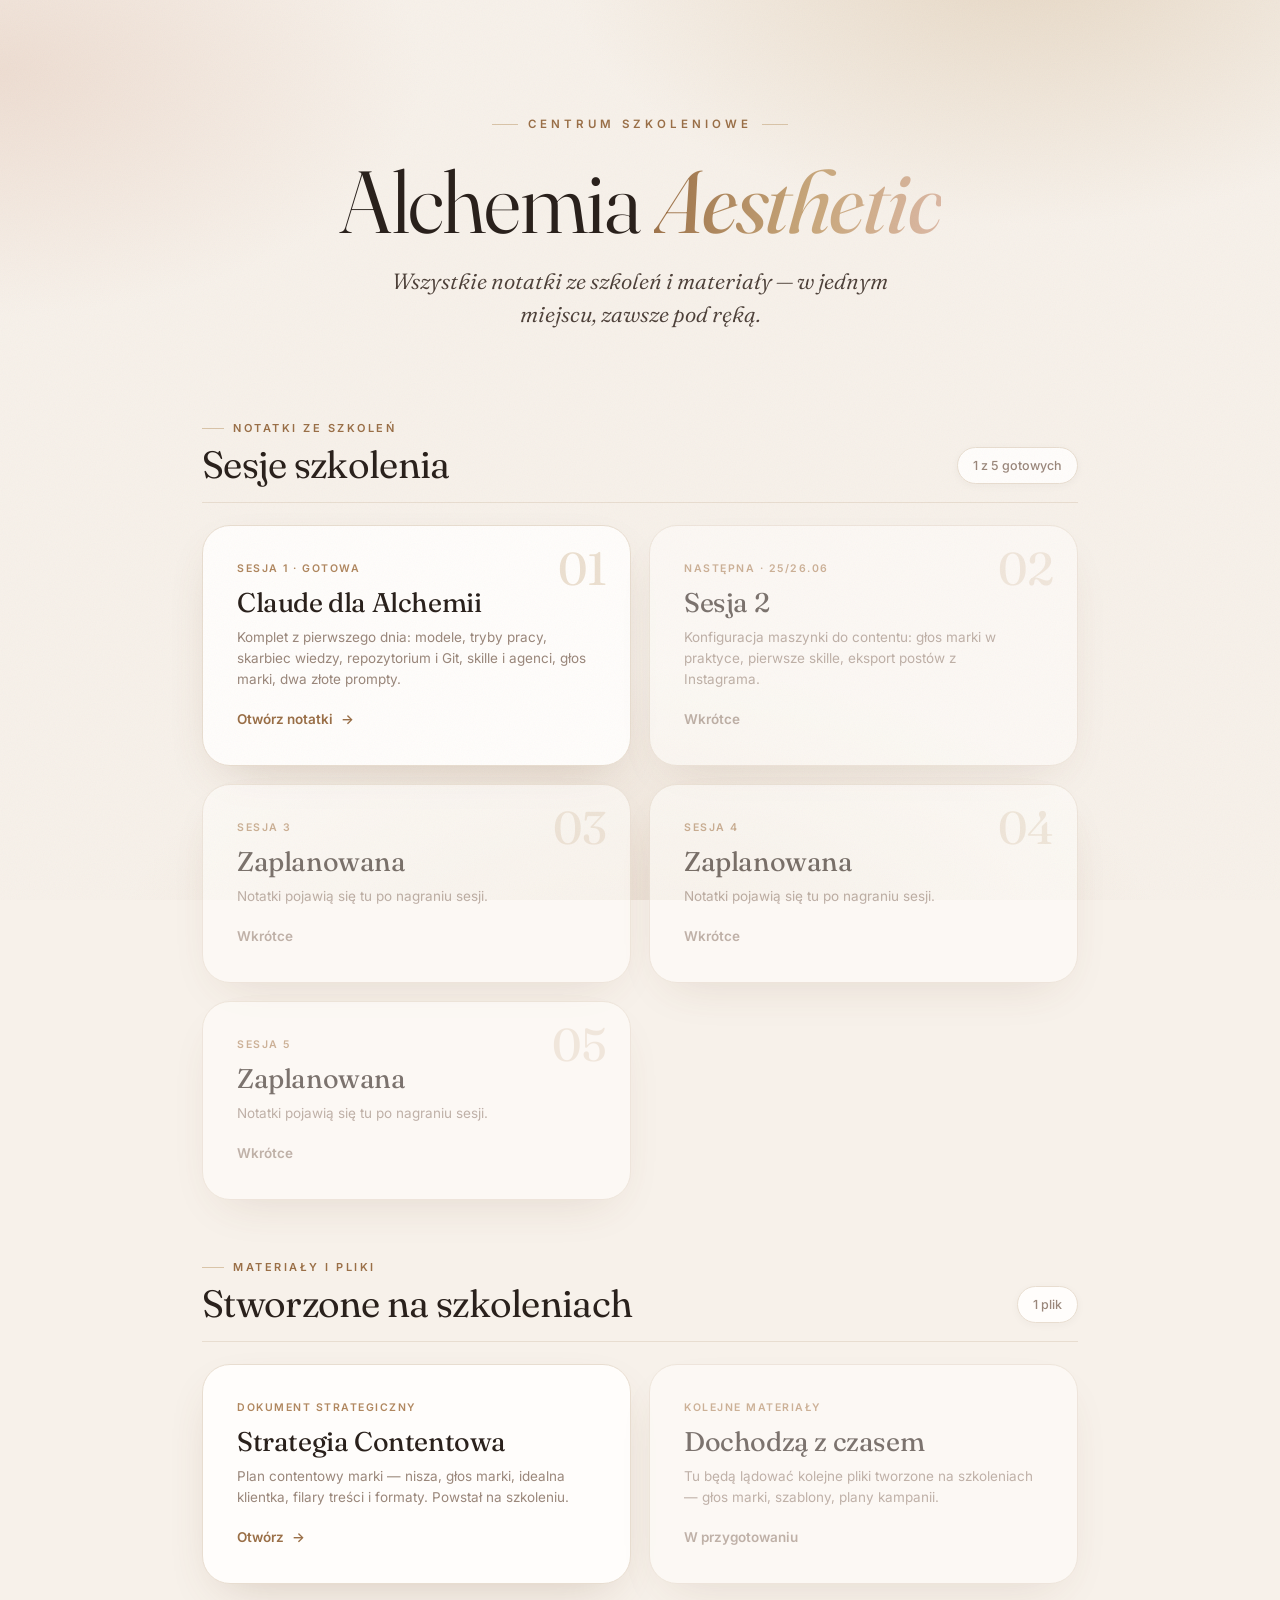
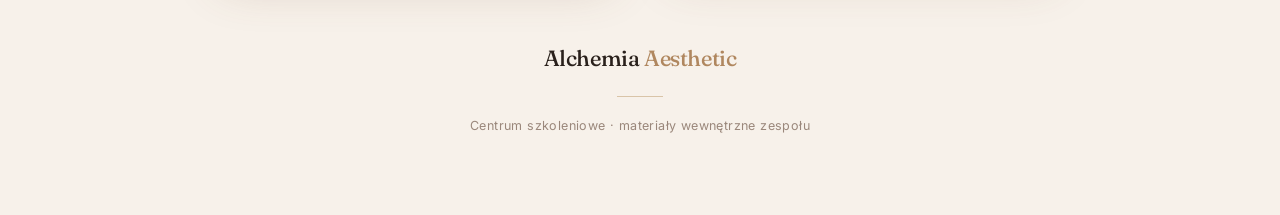
==== index.html @ aeb936d2 "Sesja 1: scalone oba nagrania + hub na model 5 sesji - Nowy moduł sesja-1.html (cz1+cz2): tryby, rep" ====
<!DOCTYPE html>
<html lang="pl">
<head>
<meta charset="UTF-8">
<meta name="viewport" content="width=device-width, initial-scale=1.0">
<meta name="theme-color" content="#f7f1ea">
<meta name="description" content="Centrum szkoleniowe Alchemia Aesthetic — notatki ze szkoleń i materiały w jednym miejscu.">
<title>Centrum szkoleniowe — Alchemia Aesthetic</title>
<link rel="preconnect" href="https://fonts.googleapis.com">
<link rel="preconnect" href="https://fonts.gstatic.com" crossorigin>
<link href="https://fonts.googleapis.com/css2?family=Fraunces:ital,opsz,wght@0,9..144,300..700;1,9..144,300..600&family=Inter:wght@300;400;500;600&display=swap" rel="stylesheet">
<style>
  :root{
    --bg:#f7f1ea;--paper:#fffdfb;--ink:#2a211c;--ink-soft:#4d4039;--muted:#9a877b;
    --accent:#b0875f;--accent-deep:#9a6f47;--champagne:#d9c4a8;--accent-soft:#ece0d1;
    --line:#e8ddd0;--gold:#c9a87c;--rose:#dcb9a6;
    --shadow-sm:0 2px 8px rgba(58,46,42,.04);
    --shadow:0 18px 50px -22px rgba(120,82,52,.30);
    --shadow-lg:0 40px 90px -40px rgba(120,82,52,.45);
    --r-lg:28px;--r-md:18px;--r-sm:12px;
    --ease:cubic-bezier(.22,.61,.36,1);--maxw:920px;
  }
  *{box-sizing:border-box;margin:0;padding:0;}
  html{scroll-behavior:smooth;-webkit-text-size-adjust:100%;}
  body{font-family:'Inter',-apple-system,system-ui,sans-serif;background:var(--bg);
    color:var(--ink-soft);line-height:1.72;font-size:clamp(15px,.4vw + 14px,16.5px);
    -webkit-font-smoothing:antialiased;overflow-x:hidden;position:relative;min-height:100vh;}
  body::before{content:"";position:fixed;inset:0;z-index:-2;pointer-events:none;
    background:
      radial-gradient(60% 50% at 80% -5%, rgba(217,196,168,.55), transparent 60%),
      radial-gradient(55% 45% at 0% 8%, rgba(220,185,166,.35), transparent 60%),
      radial-gradient(70% 60% at 50% 110%, rgba(176,135,95,.18), transparent 60%),
      var(--bg);}
  body::after{content:"";position:fixed;inset:0;z-index:1000;pointer-events:none;opacity:.05;mix-blend-mode:multiply;
    background-image:url("data:image/svg+xml,%3Csvg xmlns='http://www.w3.org/2000/svg' width='160' height='160'%3E%3Cfilter id='n'%3E%3CfeTurbulence type='fractalNoise' baseFrequency='.85' numOctaves='2' stitchTiles='stitch'/%3E%3C/filter%3E%3Crect width='100%25' height='100%25' filter='url(%23n)'/%3E%3C/svg%3E");}
  ::selection{background:var(--accent);color:#fff;}

  .page{max-width:var(--maxw);margin:0 auto;padding:clamp(64px,11vh,120px) 22px 60px;}

  .reveal{opacity:0;transform:translateY(28px);transition:opacity .9s var(--ease),transform .9s var(--ease);}
  .reveal.in{opacity:1;transform:none;}
  .reveal.d1{transition-delay:.08s}.reveal.d2{transition-delay:.16s}
  .reveal.d3{transition-delay:.24s}.reveal.d4{transition-delay:.32s}

  /* hero */
  .hero{text-align:center;padding:6px 16px 30px;}
  .hero .eyebrow{display:inline-flex;align-items:center;gap:10px;letter-spacing:4px;text-transform:uppercase;
    font-size:11.5px;font-weight:600;color:var(--accent-deep);margin-bottom:24px;}
  .hero .eyebrow::before,.hero .eyebrow::after{content:"";width:26px;height:1px;background:var(--champagne);}
  .hero h1{font-family:'Fraunces',serif;font-size:clamp(44px,8.5vw,88px);line-height:.98;font-weight:340;
    letter-spacing:-1.5px;color:var(--ink);margin-bottom:20px;}
  .hero h1 em{font-style:italic;font-weight:430;
    background:linear-gradient(100deg,var(--accent-deep),var(--gold) 55%,var(--rose));
    -webkit-background-clip:text;background-clip:text;-webkit-text-fill-color:transparent;}
  .hero .sub{font-family:'Fraunces',serif;font-style:italic;font-weight:340;color:var(--ink-soft);
    font-size:clamp(17px,2.4vw,22px);line-height:1.5;max-width:560px;margin:0 auto;}

  /* group (dedykowana strefa) */
  .group{margin-top:clamp(38px,6vw,58px);}
  .group-head{display:flex;align-items:flex-end;justify-content:space-between;gap:18px;
    padding-bottom:18px;margin-bottom:22px;border-bottom:1px solid var(--line);}
  .group-head .gh-l{display:flex;flex-direction:column;gap:8px;}
  .group-head .lab{display:inline-flex;align-items:center;gap:9px;letter-spacing:2.5px;text-transform:uppercase;
    font-size:11px;font-weight:600;color:var(--accent-deep);}
  .group-head .lab::before{content:"";width:22px;height:1px;background:var(--champagne);}
  .group-head h2{font-family:'Fraunces',serif;font-weight:380;font-size:clamp(26px,4vw,38px);
    letter-spacing:-.7px;color:var(--ink);line-height:1.02;}
  .group-head .count{flex:0 0 auto;font-size:12.5px;color:var(--muted);font-weight:500;
    background:var(--paper);border:1px solid var(--line);border-radius:100px;padding:7px 15px;white-space:nowrap;
    box-shadow:var(--shadow-sm);}

  .cards{display:grid;grid-template-columns:1fr 1fr;gap:18px;}
  @media(max-width:680px){.cards{grid-template-columns:1fr;}.group-head{flex-direction:column;align-items:flex-start;}}

  a.card{display:flex;flex-direction:column;text-decoration:none;position:relative;
    background:var(--paper);border:1px solid var(--line);border-radius:var(--r-lg);
    padding:clamp(24px,3.2vw,34px);box-shadow:var(--shadow);overflow:hidden;
    transition:transform .35s var(--ease),box-shadow .35s;}
  a.card::before{content:"";position:absolute;inset:0;border-radius:inherit;padding:1px;
    background:linear-gradient(135deg,transparent,rgba(201,168,124,.5));
    -webkit-mask:linear-gradient(#000 0 0) content-box,linear-gradient(#000 0 0);
    -webkit-mask-composite:xor;mask-composite:exclude;opacity:0;transition:opacity .35s;}
  a.card:hover{transform:translateY(-6px);box-shadow:var(--shadow-lg);}
  a.card:hover::before{opacity:1;}
  a.card.soon{pointer-events:none;opacity:.6;}

  /* episode number badge */
  .card .epno{position:absolute;top:20px;right:24px;font-family:'Fraunces',serif;font-weight:430;
    font-size:clamp(30px,5vw,46px);line-height:1;color:var(--accent-soft);letter-spacing:-1px;
    transition:color .35s;}
  a.card:hover .epno{color:var(--champagne);}

  .card .tag{font-size:10.5px;letter-spacing:1.5px;text-transform:uppercase;color:var(--accent);font-weight:600;}
  .card h3{font-family:'Fraunces',serif;font-weight:430;font-size:clamp(21px,3vw,27px);
    color:var(--ink);margin:10px 0 9px;letter-spacing:-.4px;line-height:1.1;padding-right:54px;}
  .card p{font-size:13.5px;color:var(--muted);margin:0;line-height:1.55;flex:1;padding-right:8px;}
  .card .go{display:inline-flex;align-items:center;gap:8px;margin-top:18px;font-weight:600;
    font-size:13.5px;color:var(--accent-deep);}
  .card .go .arr{transition:transform .3s var(--ease);}
  a.card:hover .go .arr{transform:translateX(5px);}
  .card .go.muted{color:var(--muted);}

  footer{text-align:center;padding:56px 20px 14px;}
  footer .mark{font-family:'Fraunces',serif;font-size:22px;font-weight:480;color:var(--ink);letter-spacing:-.4px;}
  footer .mark i{font-style:normal;color:var(--accent);}
  footer .rule{width:46px;height:1px;background:var(--champagne);margin:18px auto;}
  footer p{color:var(--muted);font-size:12.5px;letter-spacing:.4px;margin:4px 0;}

  @media(prefers-reduced-motion:reduce){*{animation:none!important;transition:none!important;}
    .reveal{opacity:1;transform:none;}html{scroll-behavior:auto;}}
</style>
</head>
<body>
<div class="page">

  <header class="hero">
    <div class="eyebrow reveal">Centrum szkoleniowe</div>
    <h1 class="reveal d1">Alchemia <em>Aesthetic</em></h1>
    <p class="sub reveal d2">Wszystkie notatki ze szkoleń i materiały — w jednym miejscu, zawsze pod ręką.</p>
  </header>

  <!-- STREFA 1: NOTATKI ZE SZKOLEŃ -->
  <section class="group">
    <div class="group-head reveal">
      <div class="gh-l">
        <span class="lab">Notatki ze szkoleń</span>
        <h2>Sesje szkolenia</h2>
      </div>
      <span class="count">1 z 5 gotowych</span>
    </div>
    <div class="cards">
      <a class="card reveal d1" href="sesja-1.html">
        <span class="epno">01</span>
        <span class="tag">Sesja 1 · gotowa</span>
        <h3>Claude dla Alchemii</h3>
        <p>Komplet z pierwszego dnia: modele, tryby pracy, skarbiec wiedzy, repozytorium i Git, skille i agenci, głos marki, dwa złote prompty.</p>
        <span class="go">Otwórz notatki <span class="arr">→</span></span>
      </a>

      <a class="card soon reveal d2" href="#">
        <span class="epno">02</span>
        <span class="tag">Następna · 25/26.06</span>
        <h3>Sesja 2</h3>
        <p>Konfiguracja maszynki do contentu: głos marki w praktyce, pierwsze skille, eksport postów z Instagrama.</p>
        <span class="go muted">Wkrótce</span>
      </a>

      <a class="card soon reveal d3" href="#">
        <span class="epno">03</span>
        <span class="tag">Sesja 3</span>
        <h3>Zaplanowana</h3>
        <p>Notatki pojawią się tu po nagraniu sesji.</p>
        <span class="go muted">Wkrótce</span>
      </a>

      <a class="card soon reveal d3" href="#">
        <span class="epno">04</span>
        <span class="tag">Sesja 4</span>
        <h3>Zaplanowana</h3>
        <p>Notatki pojawią się tu po nagraniu sesji.</p>
        <span class="go muted">Wkrótce</span>
      </a>

      <a class="card soon reveal d4" href="#">
        <span class="epno">05</span>
        <span class="tag">Sesja 5</span>
        <h3>Zaplanowana</h3>
        <p>Notatki pojawią się tu po nagraniu sesji.</p>
        <span class="go muted">Wkrótce</span>
      </a>
    </div>
  </section>

  <!-- STREFA 2: MATERIAŁY I PLIKI -->
  <section class="group">
    <div class="group-head reveal">
      <div class="gh-l">
        <span class="lab">Materiały i pliki</span>
        <h2>Stworzone na szkoleniach</h2>
      </div>
      <span class="count">1 plik</span>
    </div>
    <div class="cards">
      <a class="card reveal d1" href="raport-strategia.html">
        <span class="tag">Dokument strategiczny</span>
        <h3>Strategia Contentowa</h3>
        <p>Plan contentowy marki — nisza, głos marki, idealna klientka, filary treści i formaty. Powstał na szkoleniu.</p>
        <span class="go">Otwórz <span class="arr">→</span></span>
      </a>

      <a class="card soon reveal d2" href="#">
        <span class="tag">Kolejne materiały</span>
        <h3>Dochodzą z czasem</h3>
        <p>Tu będą lądować kolejne pliki tworzone na szkoleniach — głos marki, szablony, plany kampanii.</p>
        <span class="go muted">W przygotowaniu</span>
      </a>
    </div>
  </section>

  <footer class="reveal">
    <div class="mark">Alchemia <i>Aesthetic</i></div>
    <div class="rule"></div>
    <p>Centrum szkoleniowe · materiały wewnętrzne zespołu</p>
  </footer>

</div>

<script>
  const io=new IntersectionObserver((entries)=>{
    entries.forEach(e=>{if(e.isIntersecting){e.target.classList.add('in');io.unobserve(e.target);}});
  },{threshold:.12,rootMargin:'0px 0px -6% 0px'});
  document.querySelectorAll('.reveal').forEach(el=>io.observe(el));
</script>
</body>
</html>
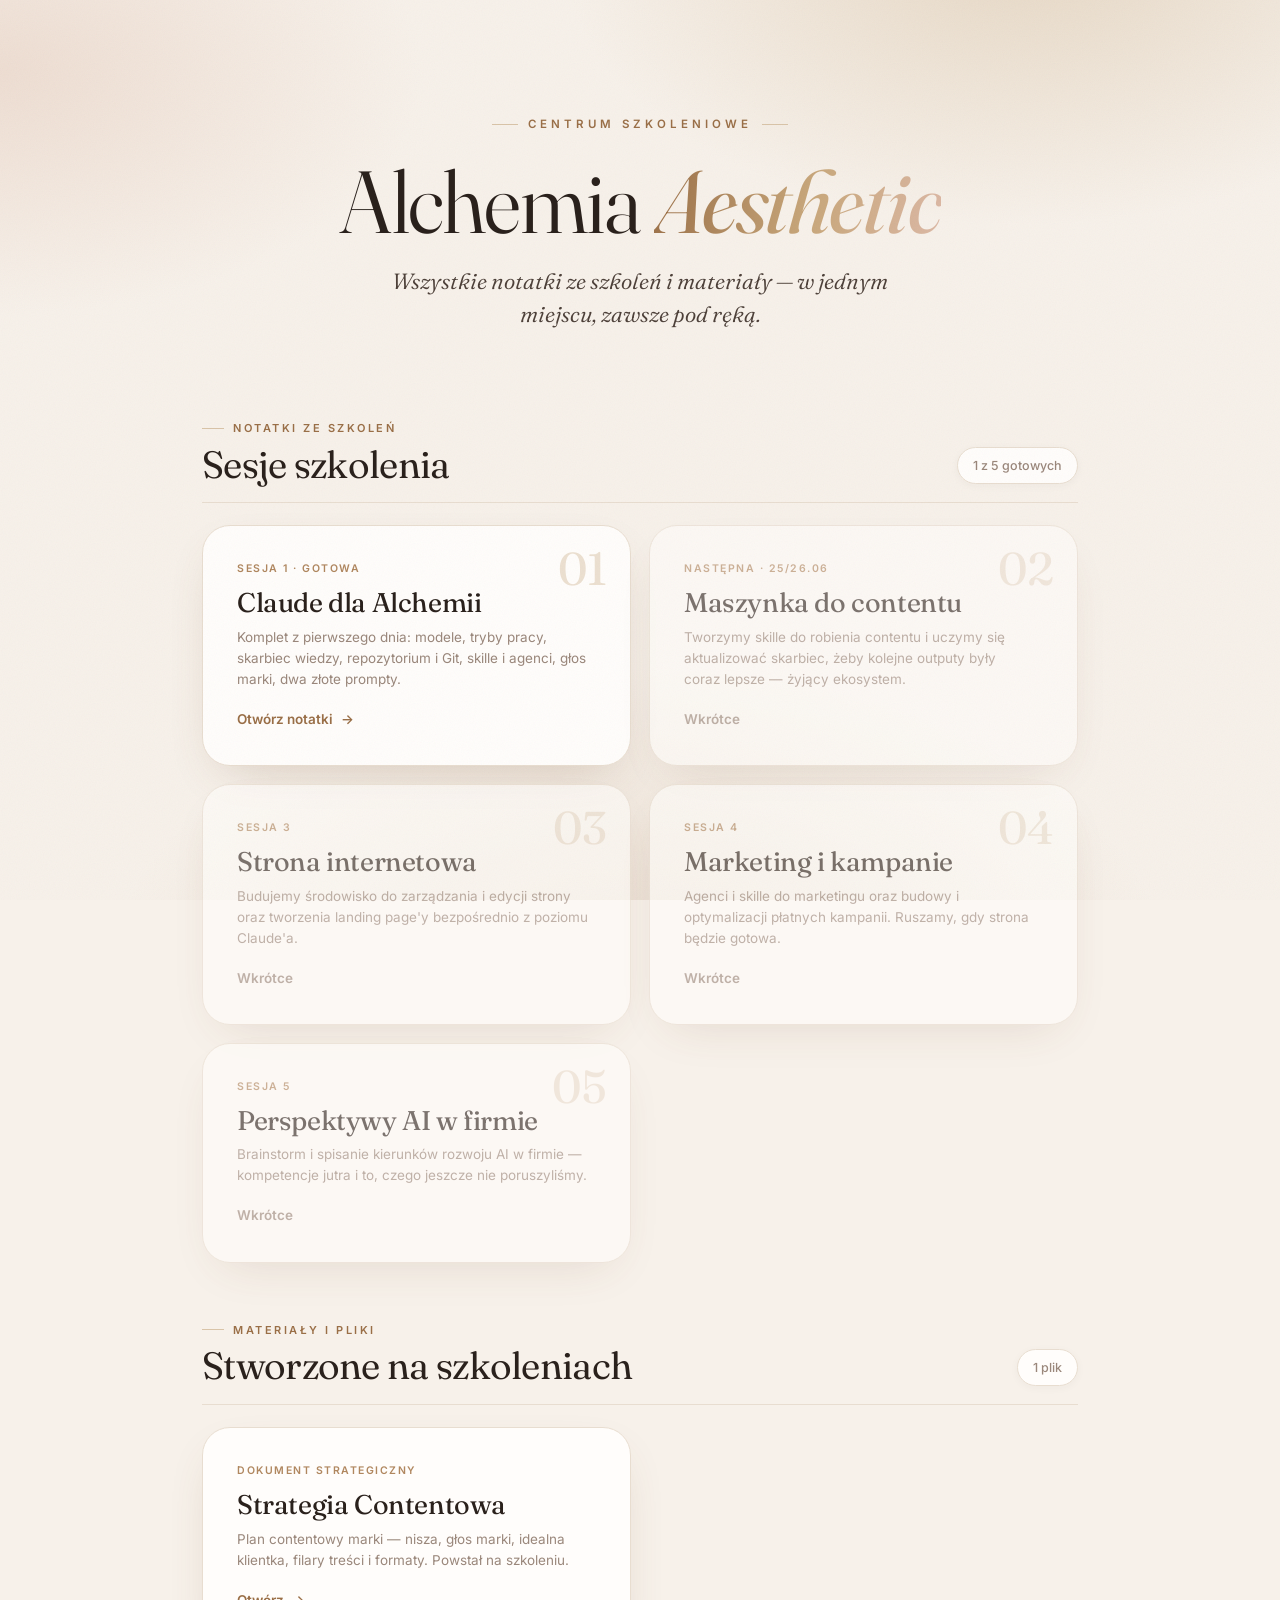
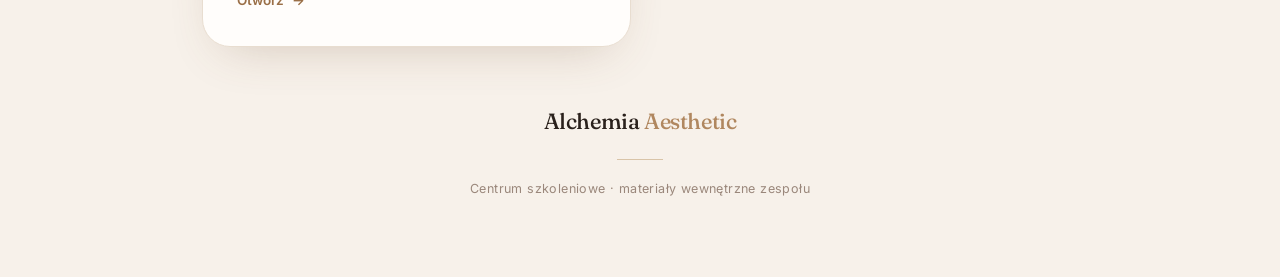
==== commit 1273214e: "Hub: program Sesji 2-5 + usuniety placeholder materialow Sesje 2-5 dostaly konkretne tytuly i opisy " ====
--- a/index.html
+++ b/index.html
@@ -140,32 +140,32 @@
       <a class="card soon reveal d2" href="#">
         <span class="epno">02</span>
         <span class="tag">Następna · 25/26.06</span>
-        <h3>Sesja 2</h3>
-        <p>Konfiguracja maszynki do contentu: głos marki w praktyce, pierwsze skille, eksport postów z Instagrama.</p>
+        <h3>Maszynka do contentu</h3>
+        <p>Tworzymy skille do robienia contentu i uczymy się aktualizować skarbiec, żeby kolejne outputy były coraz lepsze — żyjący ekosystem.</p>
         <span class="go muted">Wkrótce</span>
       </a>
 
       <a class="card soon reveal d3" href="#">
         <span class="epno">03</span>
         <span class="tag">Sesja 3</span>
-        <h3>Zaplanowana</h3>
-        <p>Notatki pojawią się tu po nagraniu sesji.</p>
+        <h3>Strona internetowa</h3>
+        <p>Budujemy środowisko do zarządzania i edycji strony oraz tworzenia landing page'y bezpośrednio z poziomu Claude'a.</p>
         <span class="go muted">Wkrótce</span>
       </a>
 
       <a class="card soon reveal d3" href="#">
         <span class="epno">04</span>
         <span class="tag">Sesja 4</span>
-        <h3>Zaplanowana</h3>
-        <p>Notatki pojawią się tu po nagraniu sesji.</p>
+        <h3>Marketing i kampanie</h3>
+        <p>Agenci i skille do marketingu oraz budowy i optymalizacji płatnych kampanii. Ruszamy, gdy strona będzie gotowa.</p>
         <span class="go muted">Wkrótce</span>
       </a>
 
       <a class="card soon reveal d4" href="#">
         <span class="epno">05</span>
         <span class="tag">Sesja 5</span>
-        <h3>Zaplanowana</h3>
-        <p>Notatki pojawią się tu po nagraniu sesji.</p>
+        <h3>Perspektywy AI w firmie</h3>
+        <p>Brainstorm i spisanie kierunków rozwoju AI w firmie — kompetencje jutra i to, czego jeszcze nie poruszyliśmy.</p>
         <span class="go muted">Wkrótce</span>
       </a>
     </div>
@@ -187,13 +187,6 @@
         <p>Plan contentowy marki — nisza, głos marki, idealna klientka, filary treści i formaty. Powstał na szkoleniu.</p>
         <span class="go">Otwórz <span class="arr">→</span></span>
       </a>
-
-      <a class="card soon reveal d2" href="#">
-        <span class="tag">Kolejne materiały</span>
-        <h3>Dochodzą z czasem</h3>
-        <p>Tu będą lądować kolejne pliki tworzone na szkoleniach — głos marki, szablony, plany kampanii.</p>
-        <span class="go muted">W przygotowaniu</span>
-      </a>
     </div>
   </section>
 
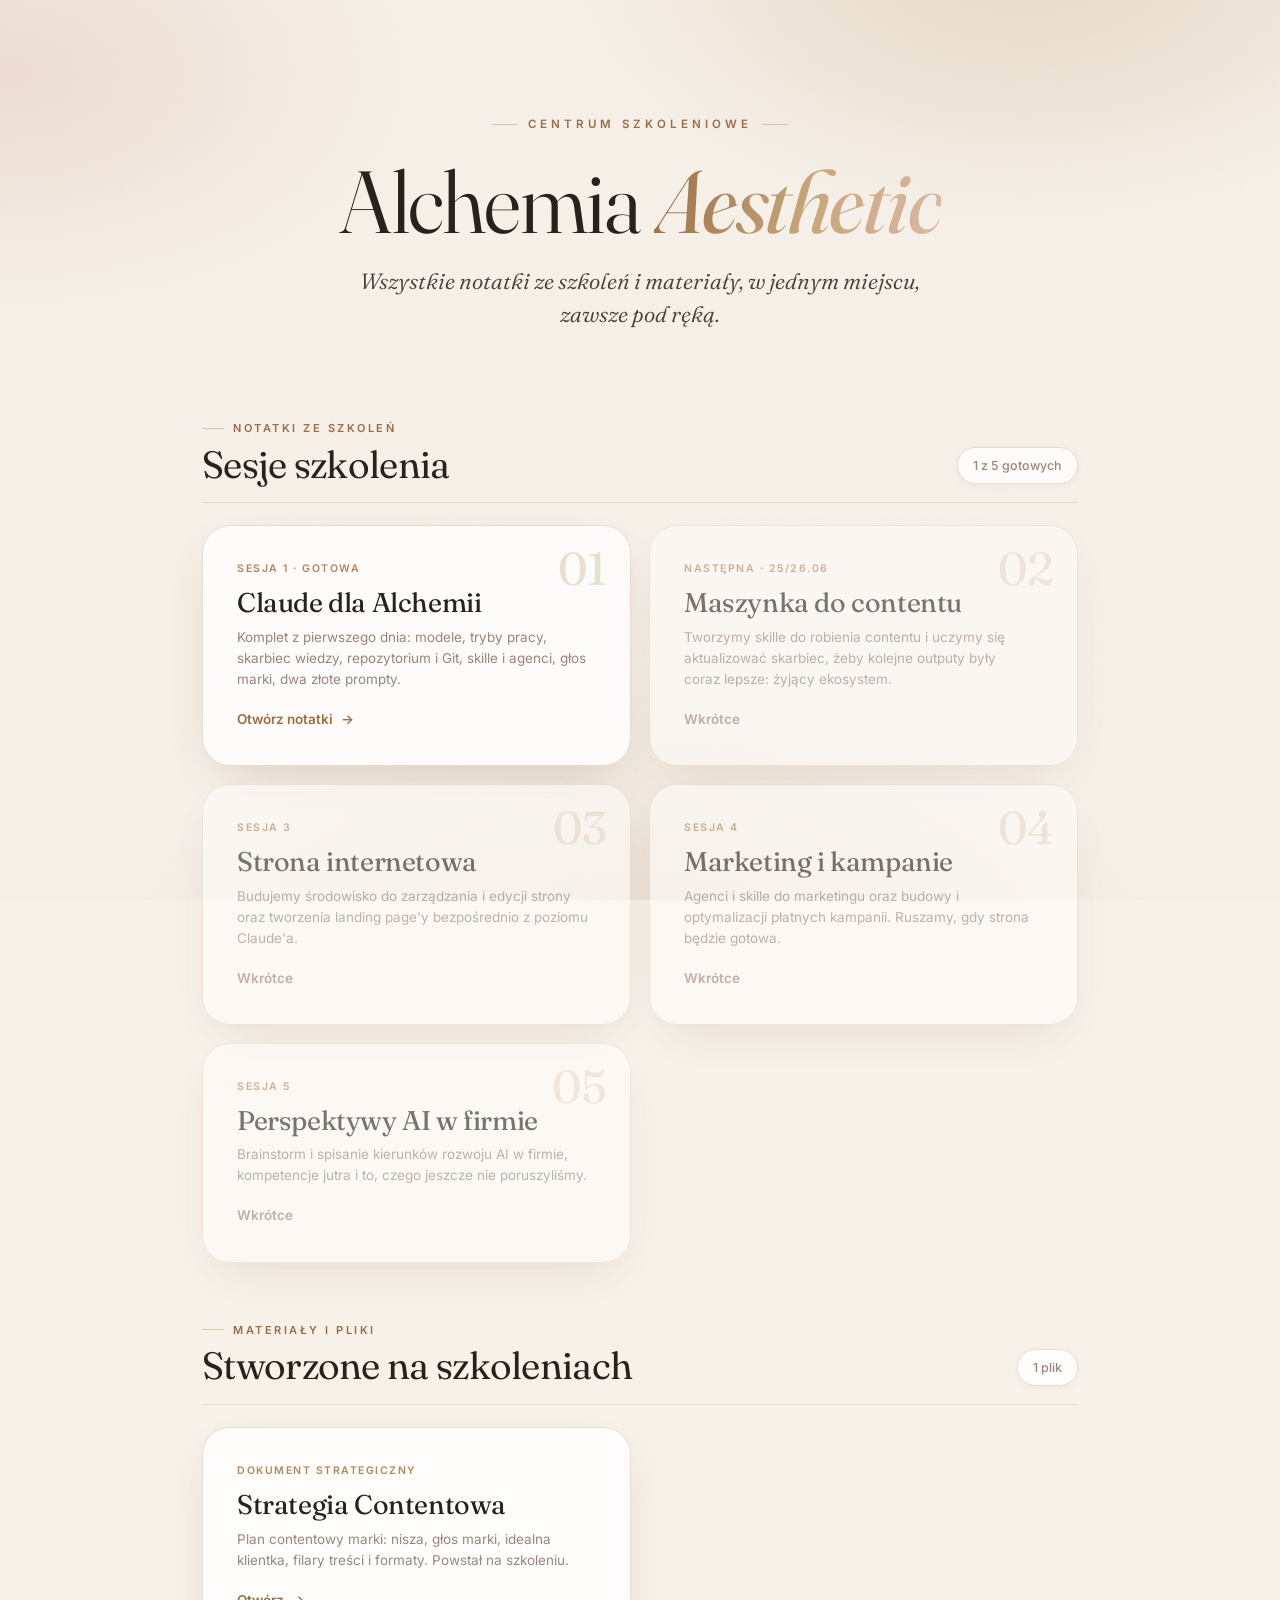
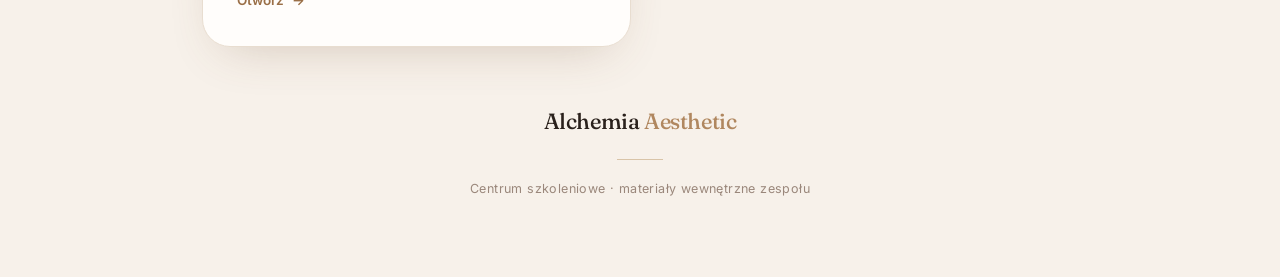
==== commit 962b524d: "Jezyk: usuniete em-dashe i schematy AI we wszystkich dokumentach Em-dashe zamienione na naturalna in" ====
--- a/index.html
+++ b/index.html
@@ -4,8 +4,8 @@
 <meta charset="UTF-8">
 <meta name="viewport" content="width=device-width, initial-scale=1.0">
 <meta name="theme-color" content="#f7f1ea">
-<meta name="description" content="Centrum szkoleniowe Alchemia Aesthetic — notatki ze szkoleń i materiały w jednym miejscu.">
-<title>Centrum szkoleniowe — Alchemia Aesthetic</title>
+<meta name="description" content="Centrum szkoleniowe Alchemia Aesthetic, notatki ze szkoleń i materiały w jednym miejscu.">
+<title>Centrum szkoleniowe · Alchemia Aesthetic</title>
 <link rel="preconnect" href="https://fonts.googleapis.com">
 <link rel="preconnect" href="https://fonts.gstatic.com" crossorigin>
 <link href="https://fonts.googleapis.com/css2?family=Fraunces:ital,opsz,wght@0,9..144,300..700;1,9..144,300..600&family=Inter:wght@300;400;500;600&display=swap" rel="stylesheet">
@@ -116,7 +116,7 @@
   <header class="hero">
     <div class="eyebrow reveal">Centrum szkoleniowe</div>
     <h1 class="reveal d1">Alchemia <em>Aesthetic</em></h1>
-    <p class="sub reveal d2">Wszystkie notatki ze szkoleń i materiały — w jednym miejscu, zawsze pod ręką.</p>
+    <p class="sub reveal d2">Wszystkie notatki ze szkoleń i materiały, w jednym miejscu, zawsze pod ręką.</p>
   </header>
 
   <!-- STREFA 1: NOTATKI ZE SZKOLEŃ -->
@@ -141,7 +141,7 @@
         <span class="epno">02</span>
         <span class="tag">Następna · 25/26.06</span>
         <h3>Maszynka do contentu</h3>
-        <p>Tworzymy skille do robienia contentu i uczymy się aktualizować skarbiec, żeby kolejne outputy były coraz lepsze — żyjący ekosystem.</p>
+        <p>Tworzymy skille do robienia contentu i uczymy się aktualizować skarbiec, żeby kolejne outputy były coraz lepsze: żyjący ekosystem.</p>
         <span class="go muted">Wkrótce</span>
       </a>
 
@@ -165,7 +165,7 @@
         <span class="epno">05</span>
         <span class="tag">Sesja 5</span>
         <h3>Perspektywy AI w firmie</h3>
-        <p>Brainstorm i spisanie kierunków rozwoju AI w firmie — kompetencje jutra i to, czego jeszcze nie poruszyliśmy.</p>
+        <p>Brainstorm i spisanie kierunków rozwoju AI w firmie, kompetencje jutra i to, czego jeszcze nie poruszyliśmy.</p>
         <span class="go muted">Wkrótce</span>
       </a>
     </div>
@@ -184,7 +184,7 @@
       <a class="card reveal d1" href="raport-strategia.html">
         <span class="tag">Dokument strategiczny</span>
         <h3>Strategia Contentowa</h3>
-        <p>Plan contentowy marki — nisza, głos marki, idealna klientka, filary treści i formaty. Powstał na szkoleniu.</p>
+        <p>Plan contentowy marki: nisza, głos marki, idealna klientka, filary treści i formaty. Powstał na szkoleniu.</p>
         <span class="go">Otwórz <span class="arr">→</span></span>
       </a>
     </div>
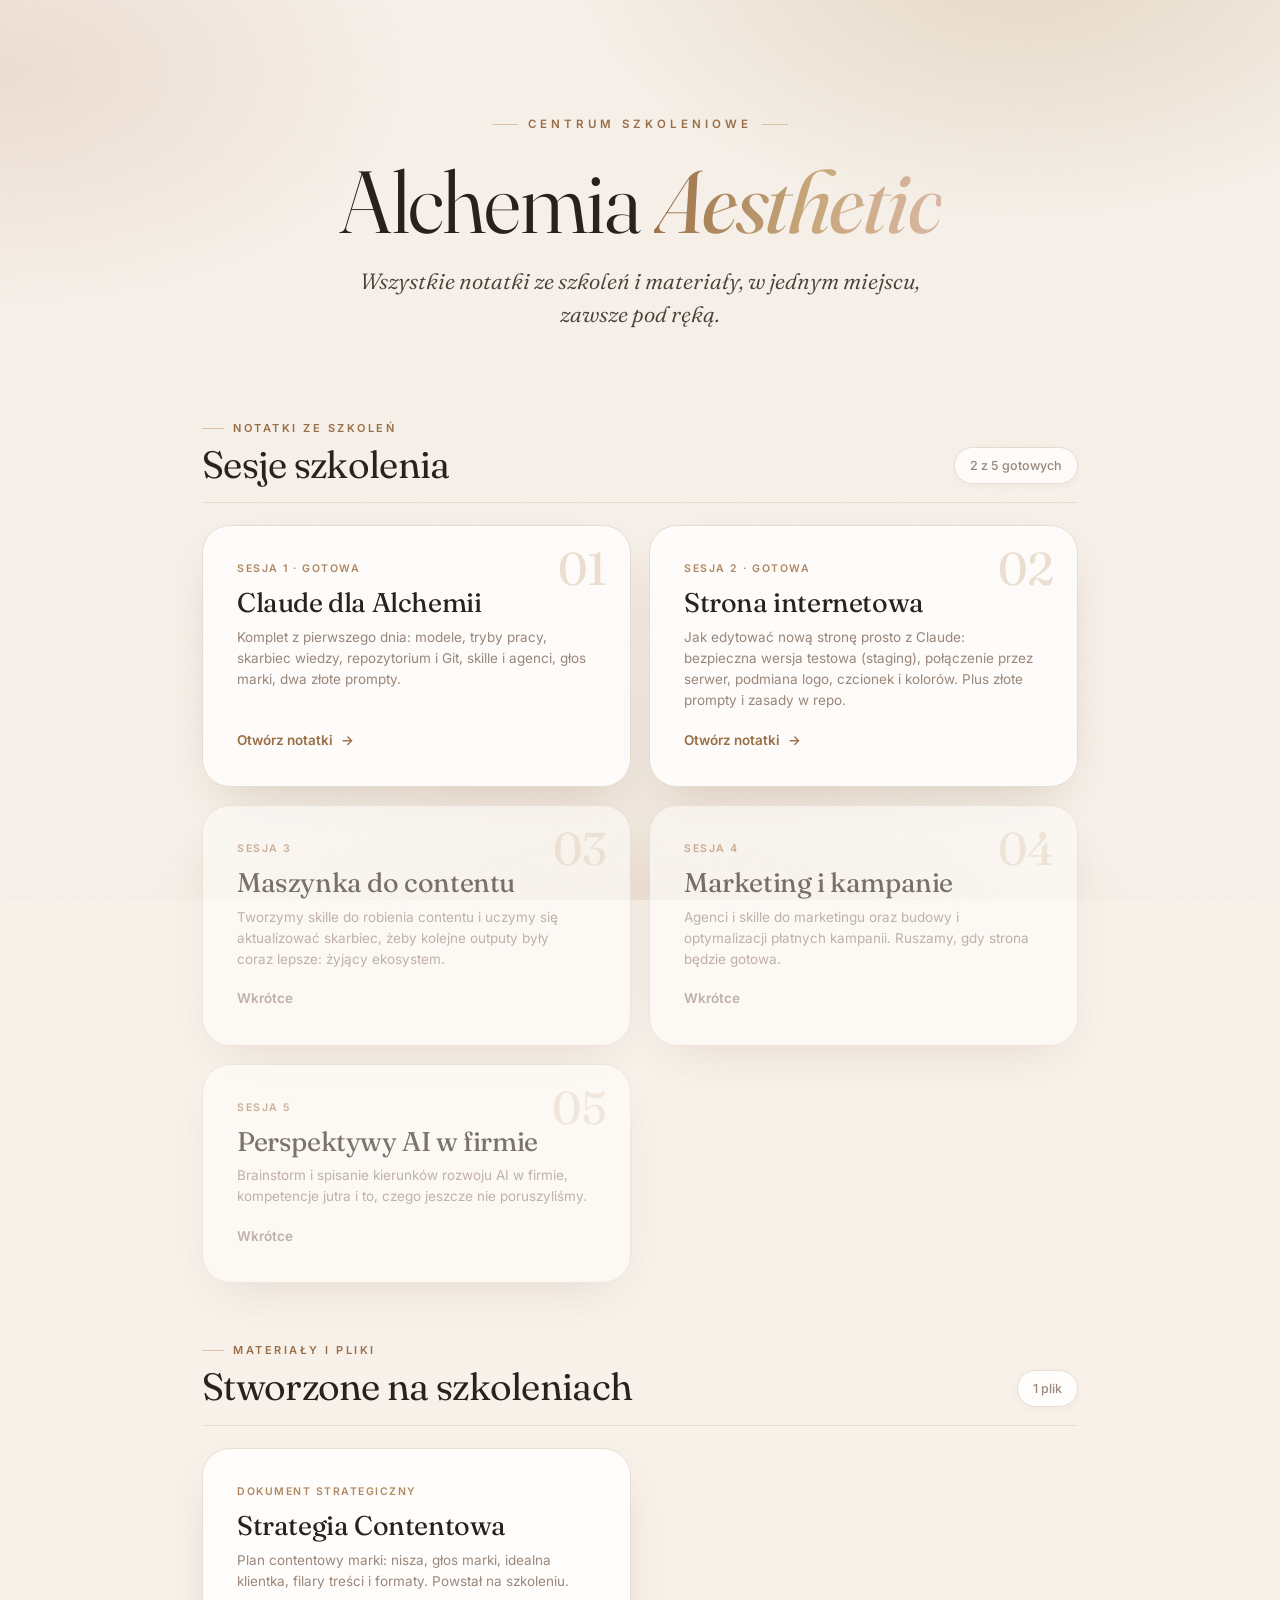
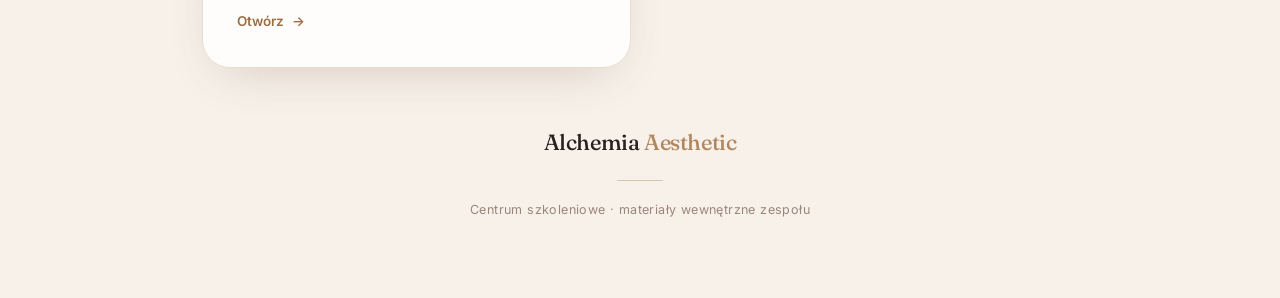
==== commit bf10690d: "Sesja 2: Strona internetowa (notatki ze szkolenia) - nowa strona sesja-2.html (staging, połączenie p" ====
--- a/index.html
+++ b/index.html
@@ -126,7 +126,7 @@
         <span class="lab">Notatki ze szkoleń</span>
         <h2>Sesje szkolenia</h2>
       </div>
-      <span class="count">1 z 5 gotowych</span>
+      <span class="count">2 z 5 gotowych</span>
     </div>
     <div class="cards">
       <a class="card reveal d1" href="sesja-1.html">
@@ -137,19 +137,19 @@
         <span class="go">Otwórz notatki <span class="arr">→</span></span>
       </a>
 
-      <a class="card soon reveal d2" href="#">
+      <a class="card reveal d2" href="sesja-2.html">
         <span class="epno">02</span>
-        <span class="tag">Następna · 25/26.06</span>
-        <h3>Maszynka do contentu</h3>
-        <p>Tworzymy skille do robienia contentu i uczymy się aktualizować skarbiec, żeby kolejne outputy były coraz lepsze: żyjący ekosystem.</p>
-        <span class="go muted">Wkrótce</span>
+        <span class="tag">Sesja 2 · gotowa</span>
+        <h3>Strona internetowa</h3>
+        <p>Jak edytować nową stronę prosto z Claude: bezpieczna wersja testowa (staging), połączenie przez serwer, podmiana logo, czcionek i kolorów. Plus złote prompty i zasady w repo.</p>
+        <span class="go">Otwórz notatki <span class="arr">→</span></span>
       </a>
 
       <a class="card soon reveal d3" href="#">
         <span class="epno">03</span>
         <span class="tag">Sesja 3</span>
-        <h3>Strona internetowa</h3>
-        <p>Budujemy środowisko do zarządzania i edycji strony oraz tworzenia landing page'y bezpośrednio z poziomu Claude'a.</p>
+        <h3>Maszynka do contentu</h3>
+        <p>Tworzymy skille do robienia contentu i uczymy się aktualizować skarbiec, żeby kolejne outputy były coraz lepsze: żyjący ekosystem.</p>
         <span class="go muted">Wkrótce</span>
       </a>
 
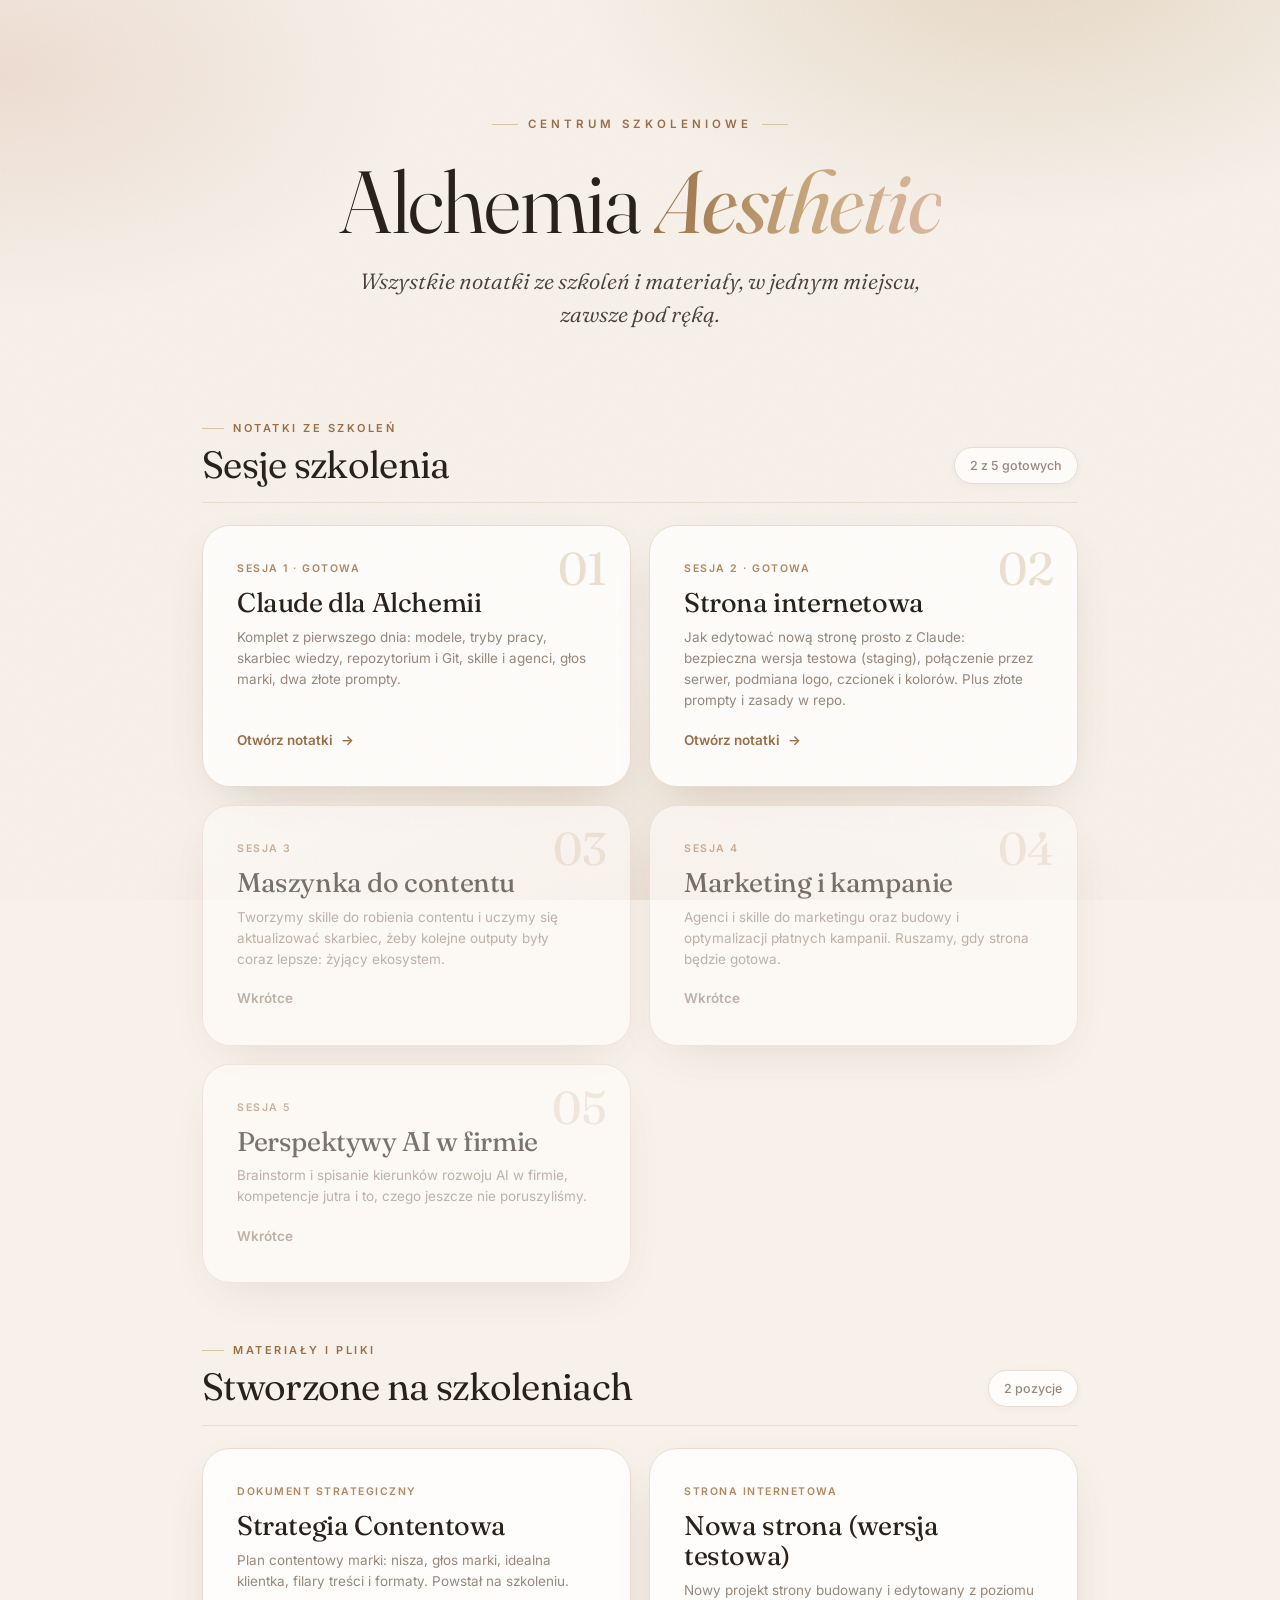
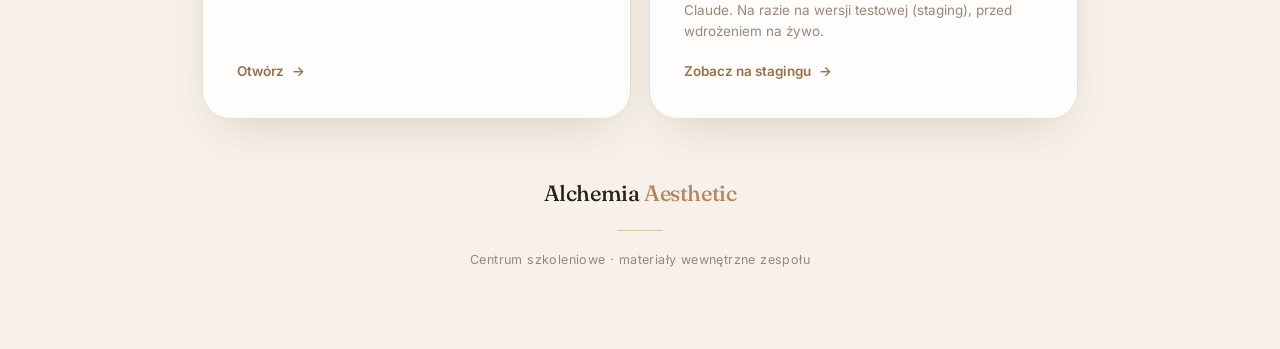
==== commit 37792d1e: "Notatki: koncepty zamiast anegdot + strona w materiałach - sesja-1: usunięte wątki anegdotyczne (prz" ====
--- a/index.html
+++ b/index.html
@@ -178,7 +178,7 @@
         <span class="lab">Materiały i pliki</span>
         <h2>Stworzone na szkoleniach</h2>
       </div>
-      <span class="count">1 plik</span>
+      <span class="count">2 pozycje</span>
     </div>
     <div class="cards">
       <a class="card reveal d1" href="raport-strategia.html">
@@ -186,6 +186,12 @@
         <h3>Strategia Contentowa</h3>
         <p>Plan contentowy marki: nisza, głos marki, idealna klientka, filary treści i formaty. Powstał na szkoleniu.</p>
         <span class="go">Otwórz <span class="arr">→</span></span>
+      </a>
+      <a class="card reveal d2" href="https://joannabrzeska.pl/staging/" target="_blank" rel="noopener">
+        <span class="tag">Strona internetowa</span>
+        <h3>Nowa strona (wersja testowa)</h3>
+        <p>Nowy projekt strony budowany i edytowany z poziomu Claude. Na razie na wersji testowej (staging), przed wdrożeniem na żywo.</p>
+        <span class="go">Zobacz na stagingu <span class="arr">→</span></span>
       </a>
     </div>
   </section>
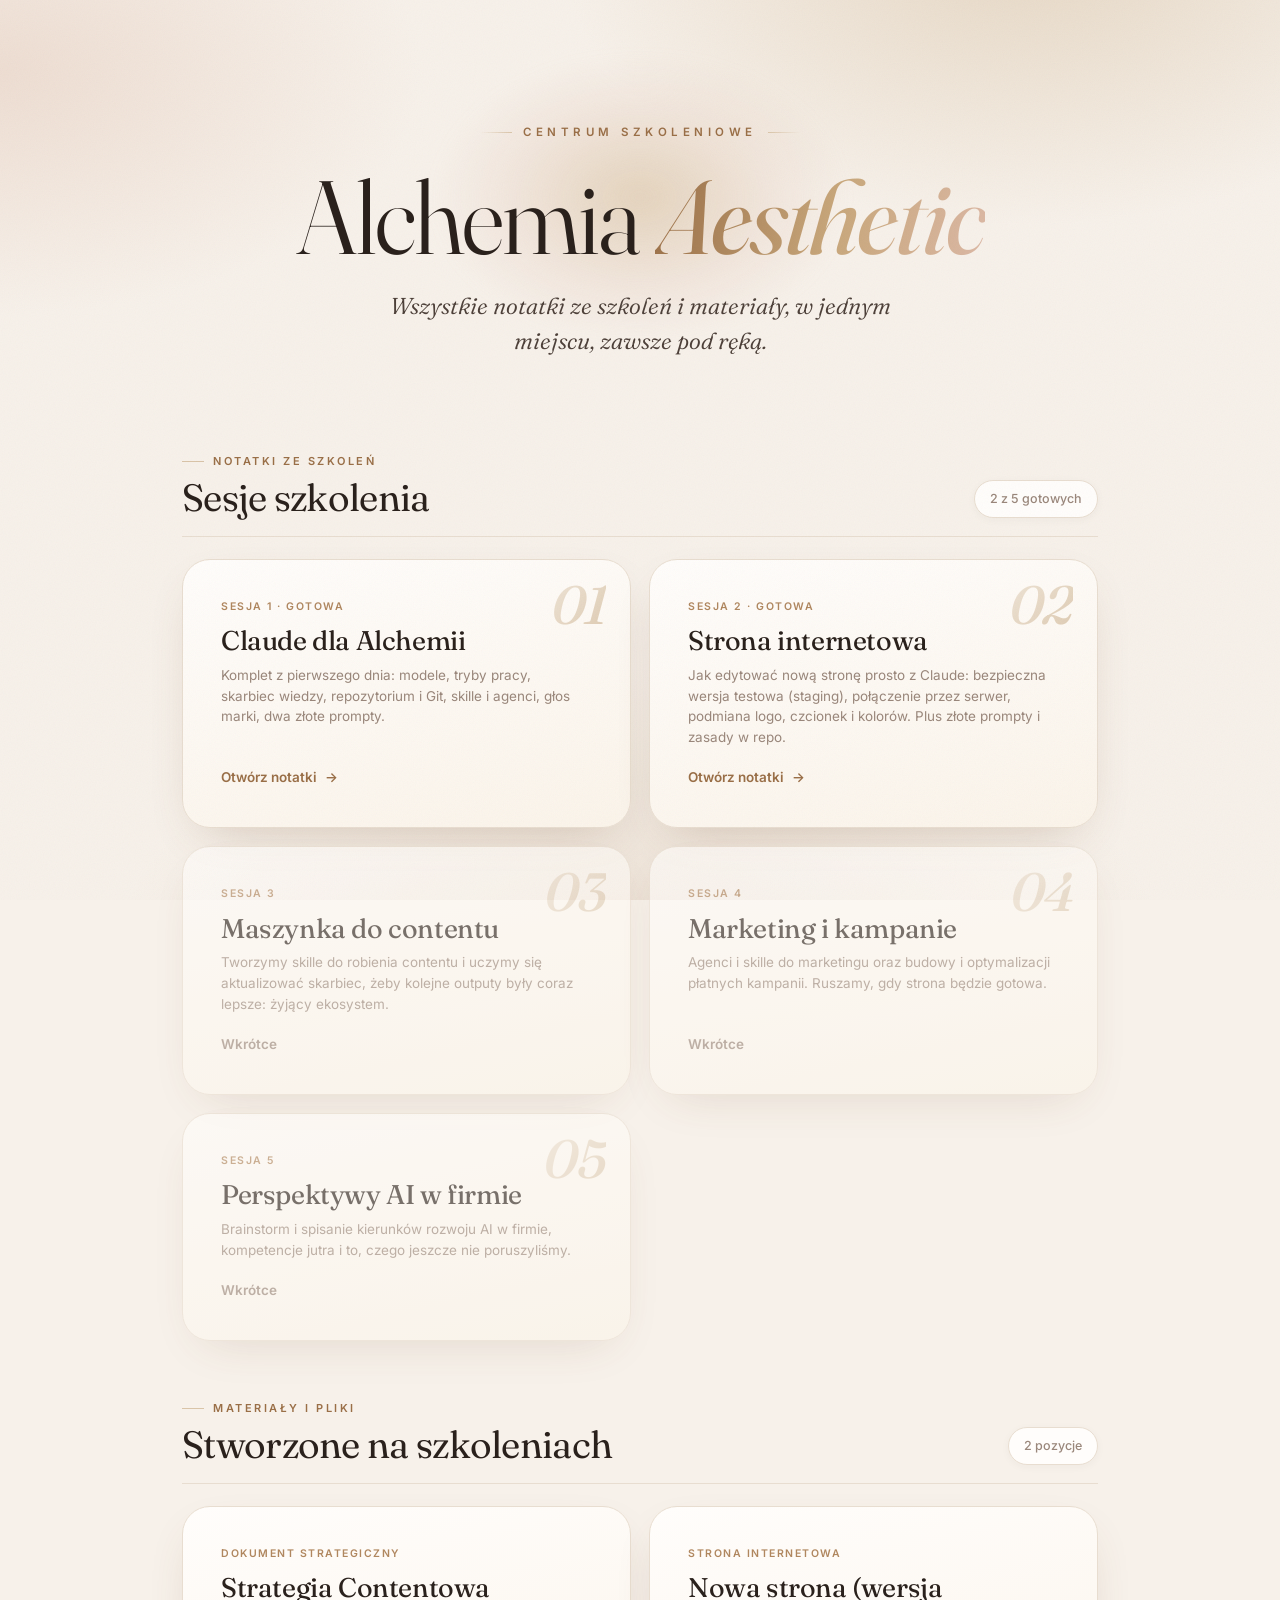
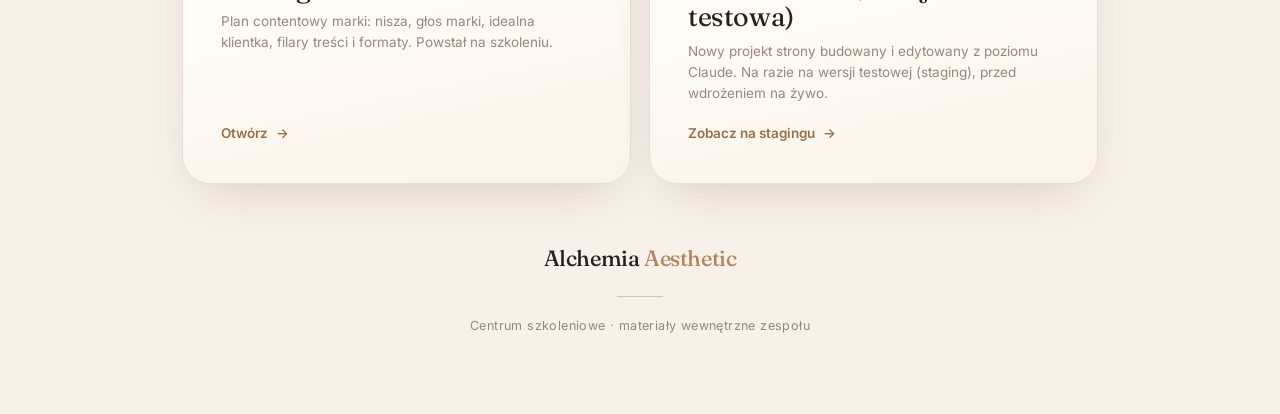
==== commit 3d8751ff: "Glow-up landinga: animowane halo w hero, gradientowe karty i numery odcinków Co-Authored-By: Claude " ====
--- a/index.html
+++ b/index.html
@@ -18,7 +18,7 @@
     --shadow:0 18px 50px -22px rgba(120,82,52,.30);
     --shadow-lg:0 40px 90px -40px rgba(120,82,52,.45);
     --r-lg:28px;--r-md:18px;--r-sm:12px;
-    --ease:cubic-bezier(.22,.61,.36,1);--maxw:920px;
+    --ease:cubic-bezier(.22,.61,.36,1);--spring:cubic-bezier(.34,1.4,.64,1);--maxw:960px;
   }
   *{box-sizing:border-box;margin:0;padding:0;}
   html{scroll-behavior:smooth;-webkit-text-size-adjust:100%;}
@@ -43,17 +43,24 @@
   .reveal.d3{transition-delay:.24s}.reveal.d4{transition-delay:.32s}
 
   /* hero */
-  .hero{text-align:center;padding:6px 16px 30px;}
-  .hero .eyebrow{display:inline-flex;align-items:center;gap:10px;letter-spacing:4px;text-transform:uppercase;
-    font-size:11.5px;font-weight:600;color:var(--accent-deep);margin-bottom:24px;}
-  .hero .eyebrow::before,.hero .eyebrow::after{content:"";width:26px;height:1px;background:var(--champagne);}
-  .hero h1{font-family:'Fraunces',serif;font-size:clamp(44px,8.5vw,88px);line-height:.98;font-weight:340;
-    letter-spacing:-1.5px;color:var(--ink);margin-bottom:20px;}
-  .hero h1 em{font-style:italic;font-weight:430;
+  .hero{position:relative;text-align:center;padding:14px 16px 36px;}
+  .hero::before{content:"";position:absolute;left:50%;top:-46px;width:min(640px,92%);height:360px;
+    transform:translateX(-50%);z-index:-1;pointer-events:none;
+    background:radial-gradient(45% 55% at 50% 40%, rgba(201,168,124,.40), rgba(220,185,166,.18) 46%, transparent 72%);
+    filter:blur(8px);animation:haloDrift 15s var(--ease) infinite;}
+  .hero .eyebrow{display:inline-flex;align-items:center;gap:11px;letter-spacing:4.5px;text-transform:uppercase;
+    font-size:11.5px;font-weight:600;color:var(--accent-deep);margin-bottom:26px;}
+  .hero .eyebrow::before{content:"";width:32px;height:1px;background:linear-gradient(90deg,transparent,var(--champagne));}
+  .hero .eyebrow::after{content:"";width:32px;height:1px;background:linear-gradient(90deg,var(--champagne),transparent);}
+  .hero h1{font-family:'Fraunces',serif;font-size:clamp(46px,9vw,104px);line-height:.95;font-weight:330;
+    letter-spacing:-2px;color:var(--ink);margin-bottom:22px;font-variation-settings:"opsz" 144;}
+  .hero h1 em{font-style:italic;font-weight:440;
     background:linear-gradient(100deg,var(--accent-deep),var(--gold) 55%,var(--rose));
     -webkit-background-clip:text;background-clip:text;-webkit-text-fill-color:transparent;}
   .hero .sub{font-family:'Fraunces',serif;font-style:italic;font-weight:340;color:var(--ink-soft);
-    font-size:clamp(17px,2.4vw,22px);line-height:1.5;max-width:560px;margin:0 auto;}
+    font-size:clamp(17px,2.4vw,23px);line-height:1.5;max-width:580px;margin:0 auto;}
+  @keyframes haloDrift{0%,100%{transform:translateX(-50%) translateY(0) scale(1);opacity:.82;}
+    50%{transform:translateX(-50%) translateY(16px) scale(1.07);opacity:1;}}
 
   /* group (dedykowana strefa) */
   .group{margin-top:clamp(38px,6vw,58px);}
@@ -73,22 +80,28 @@
   @media(max-width:680px){.cards{grid-template-columns:1fr;}.group-head{flex-direction:column;align-items:flex-start;}}
 
   a.card{display:flex;flex-direction:column;text-decoration:none;position:relative;
-    background:var(--paper);border:1px solid var(--line);border-radius:var(--r-lg);
-    padding:clamp(24px,3.2vw,34px);box-shadow:var(--shadow);overflow:hidden;
-    transition:transform .35s var(--ease),box-shadow .35s;}
+    background:linear-gradient(168deg,var(--paper),#fbf4ea);border:1px solid var(--line);border-radius:var(--r-lg);
+    padding:clamp(26px,3.4vw,38px);box-shadow:var(--shadow);overflow:hidden;
+    transition:transform .4s var(--spring),box-shadow .4s var(--ease);}
   a.card::before{content:"";position:absolute;inset:0;border-radius:inherit;padding:1px;
-    background:linear-gradient(135deg,transparent,rgba(201,168,124,.5));
+    background:linear-gradient(135deg,transparent,rgba(201,168,124,.6));
     -webkit-mask:linear-gradient(#000 0 0) content-box,linear-gradient(#000 0 0);
     -webkit-mask-composite:xor;mask-composite:exclude;opacity:0;transition:opacity .35s;}
-  a.card:hover{transform:translateY(-6px);box-shadow:var(--shadow-lg);}
+  a.card::after{content:"";position:absolute;left:0;right:0;top:0;height:3px;
+    background:linear-gradient(90deg,var(--gold),var(--rose));transform:scaleX(0);transform-origin:left;
+    transition:transform .45s var(--ease);}
+  a.card:hover{transform:translateY(-8px);box-shadow:var(--shadow-lg);}
   a.card:hover::before{opacity:1;}
-  a.card.soon{pointer-events:none;opacity:.6;}
+  a.card:hover::after{transform:scaleX(1);}
+  a.card.soon{pointer-events:none;opacity:.62;}
 
   /* episode number badge */
-  .card .epno{position:absolute;top:20px;right:24px;font-family:'Fraunces',serif;font-weight:430;
-    font-size:clamp(30px,5vw,46px);line-height:1;color:var(--accent-soft);letter-spacing:-1px;
-    transition:color .35s;}
-  a.card:hover .epno{color:var(--champagne);}
+  .card .epno{position:absolute;top:18px;right:24px;font-family:'Fraunces',serif;font-weight:500;font-style:italic;
+    font-size:clamp(34px,5.5vw,54px);line-height:1;letter-spacing:-1px;
+    background:linear-gradient(135deg,var(--accent-soft),var(--champagne));
+    -webkit-background-clip:text;background-clip:text;-webkit-text-fill-color:transparent;
+    transition:opacity .35s,transform .4s var(--spring);opacity:.85;}
+  a.card:hover .epno{opacity:1;transform:scale(1.06) rotate(-2deg);}
 
   .card .tag{font-size:10.5px;letter-spacing:1.5px;text-transform:uppercase;color:var(--accent);font-weight:600;}
   .card h3{font-family:'Fraunces',serif;font-weight:430;font-size:clamp(21px,3vw,27px);
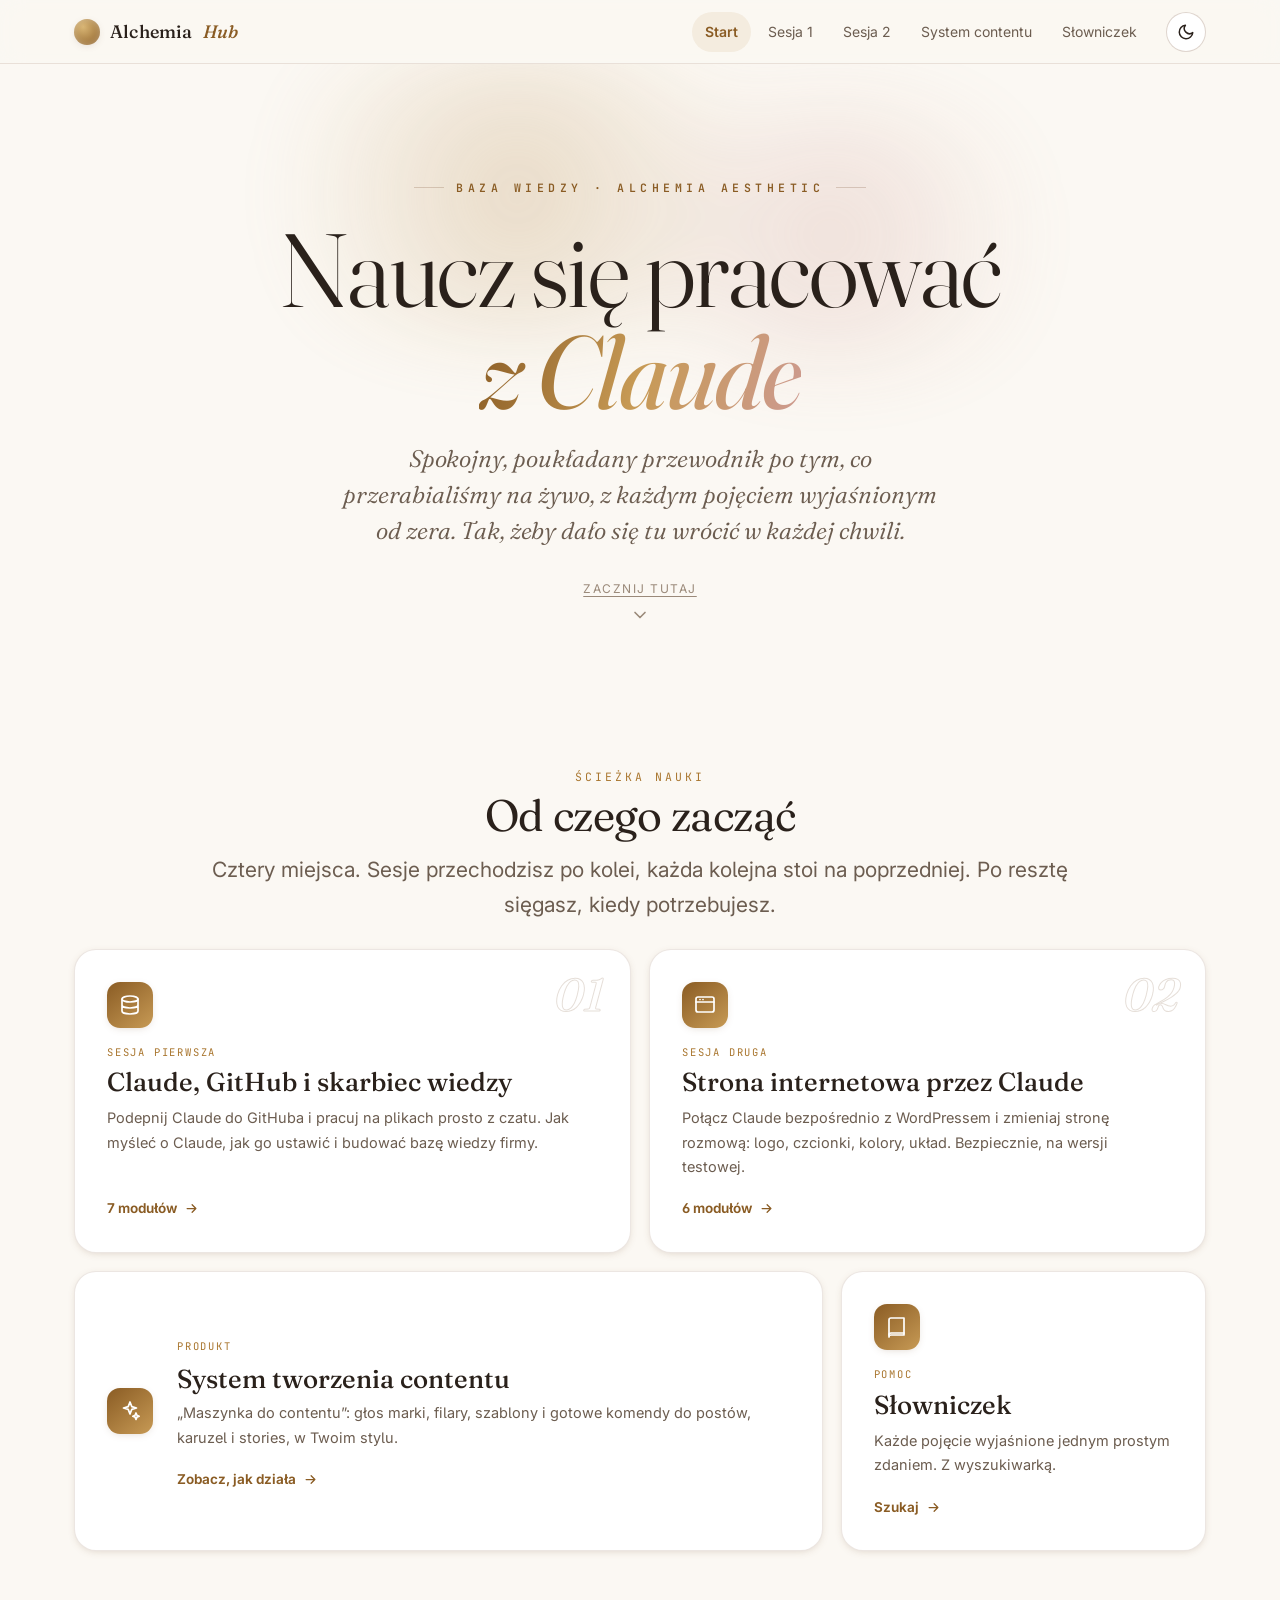
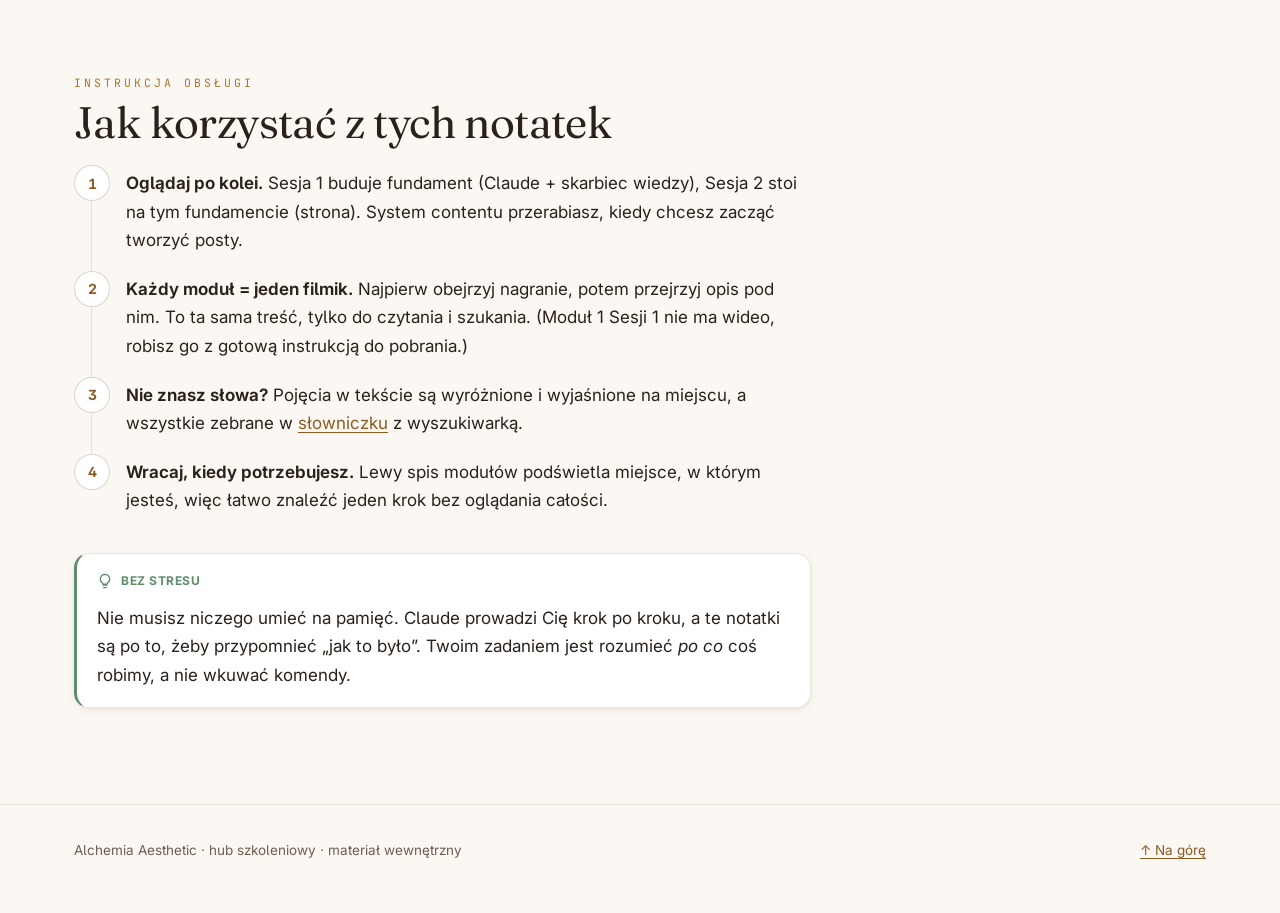
==== commit c8e768f9: "Przebudowa na nowy hub szkoleniowy Alchemia (wersja publiczna) Zastapienie starych notatek/raportu n" ====
--- a/index.html
+++ b/index.html
@@ -1,227 +1,130 @@
-<!DOCTYPE html>
-<html lang="pl">
+<!doctype html>
+<html lang="pl" data-theme="light">
 <head>
-<meta charset="UTF-8">
-<meta name="viewport" content="width=device-width, initial-scale=1.0">
-<meta name="theme-color" content="#f7f1ea">
-<meta name="description" content="Centrum szkoleniowe Alchemia Aesthetic, notatki ze szkoleń i materiały w jednym miejscu.">
-<title>Centrum szkoleniowe · Alchemia Aesthetic</title>
+<meta charset="utf-8">
+<meta name="viewport" content="width=device-width, initial-scale=1">
+<title>Hub szkoleniowy · Alchemia Aesthetic × Claude</title>
+<meta name="description" content="Spokojny, piękny przewodnik po pracy z Claude: GitHub, strona WordPress i tworzenie contentu. Wszystkie pojęcia wyjaśnione od podstaw.">
+<meta name="color-scheme" content="light dark">
 <link rel="preconnect" href="https://fonts.googleapis.com">
 <link rel="preconnect" href="https://fonts.gstatic.com" crossorigin>
-<link href="https://fonts.googleapis.com/css2?family=Fraunces:ital,opsz,wght@0,9..144,300..700;1,9..144,300..600&family=Inter:wght@300;400;500;600&display=swap" rel="stylesheet">
-<style>
-  :root{
-    --bg:#f7f1ea;--paper:#fffdfb;--ink:#2a211c;--ink-soft:#4d4039;--muted:#9a877b;
-    --accent:#b0875f;--accent-deep:#9a6f47;--champagne:#d9c4a8;--accent-soft:#ece0d1;
-    --line:#e8ddd0;--gold:#c9a87c;--rose:#dcb9a6;
-    --shadow-sm:0 2px 8px rgba(58,46,42,.04);
-    --shadow:0 18px 50px -22px rgba(120,82,52,.30);
-    --shadow-lg:0 40px 90px -40px rgba(120,82,52,.45);
-    --r-lg:28px;--r-md:18px;--r-sm:12px;
-    --ease:cubic-bezier(.22,.61,.36,1);--spring:cubic-bezier(.34,1.4,.64,1);--maxw:960px;
-  }
-  *{box-sizing:border-box;margin:0;padding:0;}
-  html{scroll-behavior:smooth;-webkit-text-size-adjust:100%;}
-  body{font-family:'Inter',-apple-system,system-ui,sans-serif;background:var(--bg);
-    color:var(--ink-soft);line-height:1.72;font-size:clamp(15px,.4vw + 14px,16.5px);
-    -webkit-font-smoothing:antialiased;overflow-x:hidden;position:relative;min-height:100vh;}
-  body::before{content:"";position:fixed;inset:0;z-index:-2;pointer-events:none;
-    background:
-      radial-gradient(60% 50% at 80% -5%, rgba(217,196,168,.55), transparent 60%),
-      radial-gradient(55% 45% at 0% 8%, rgba(220,185,166,.35), transparent 60%),
-      radial-gradient(70% 60% at 50% 110%, rgba(176,135,95,.18), transparent 60%),
-      var(--bg);}
-  body::after{content:"";position:fixed;inset:0;z-index:1000;pointer-events:none;opacity:.05;mix-blend-mode:multiply;
-    background-image:url("data:image/svg+xml,%3Csvg xmlns='http://www.w3.org/2000/svg' width='160' height='160'%3E%3Cfilter id='n'%3E%3CfeTurbulence type='fractalNoise' baseFrequency='.85' numOctaves='2' stitchTiles='stitch'/%3E%3C/filter%3E%3Crect width='100%25' height='100%25' filter='url(%23n)'/%3E%3C/svg%3E");}
-  ::selection{background:var(--accent);color:#fff;}
-
-  .page{max-width:var(--maxw);margin:0 auto;padding:clamp(64px,11vh,120px) 22px 60px;}
-
-  .reveal{opacity:0;transform:translateY(28px);transition:opacity .9s var(--ease),transform .9s var(--ease);}
-  .reveal.in{opacity:1;transform:none;}
-  .reveal.d1{transition-delay:.08s}.reveal.d2{transition-delay:.16s}
-  .reveal.d3{transition-delay:.24s}.reveal.d4{transition-delay:.32s}
-
-  /* hero */
-  .hero{position:relative;text-align:center;padding:14px 16px 36px;}
-  .hero::before{content:"";position:absolute;left:50%;top:-46px;width:min(640px,92%);height:360px;
-    transform:translateX(-50%);z-index:-1;pointer-events:none;
-    background:radial-gradient(45% 55% at 50% 40%, rgba(201,168,124,.40), rgba(220,185,166,.18) 46%, transparent 72%);
-    filter:blur(8px);animation:haloDrift 15s var(--ease) infinite;}
-  .hero .eyebrow{display:inline-flex;align-items:center;gap:11px;letter-spacing:4.5px;text-transform:uppercase;
-    font-size:11.5px;font-weight:600;color:var(--accent-deep);margin-bottom:26px;}
-  .hero .eyebrow::before{content:"";width:32px;height:1px;background:linear-gradient(90deg,transparent,var(--champagne));}
-  .hero .eyebrow::after{content:"";width:32px;height:1px;background:linear-gradient(90deg,var(--champagne),transparent);}
-  .hero h1{font-family:'Fraunces',serif;font-size:clamp(46px,9vw,104px);line-height:.95;font-weight:330;
-    letter-spacing:-2px;color:var(--ink);margin-bottom:22px;font-variation-settings:"opsz" 144;}
-  .hero h1 em{font-style:italic;font-weight:440;
-    background:linear-gradient(100deg,var(--accent-deep),var(--gold) 55%,var(--rose));
-    -webkit-background-clip:text;background-clip:text;-webkit-text-fill-color:transparent;}
-  .hero .sub{font-family:'Fraunces',serif;font-style:italic;font-weight:340;color:var(--ink-soft);
-    font-size:clamp(17px,2.4vw,23px);line-height:1.5;max-width:580px;margin:0 auto;}
-  @keyframes haloDrift{0%,100%{transform:translateX(-50%) translateY(0) scale(1);opacity:.82;}
-    50%{transform:translateX(-50%) translateY(16px) scale(1.07);opacity:1;}}
-
-  /* group (dedykowana strefa) */
-  .group{margin-top:clamp(38px,6vw,58px);}
-  .group-head{display:flex;align-items:flex-end;justify-content:space-between;gap:18px;
-    padding-bottom:18px;margin-bottom:22px;border-bottom:1px solid var(--line);}
-  .group-head .gh-l{display:flex;flex-direction:column;gap:8px;}
-  .group-head .lab{display:inline-flex;align-items:center;gap:9px;letter-spacing:2.5px;text-transform:uppercase;
-    font-size:11px;font-weight:600;color:var(--accent-deep);}
-  .group-head .lab::before{content:"";width:22px;height:1px;background:var(--champagne);}
-  .group-head h2{font-family:'Fraunces',serif;font-weight:380;font-size:clamp(26px,4vw,38px);
-    letter-spacing:-.7px;color:var(--ink);line-height:1.02;}
-  .group-head .count{flex:0 0 auto;font-size:12.5px;color:var(--muted);font-weight:500;
-    background:var(--paper);border:1px solid var(--line);border-radius:100px;padding:7px 15px;white-space:nowrap;
-    box-shadow:var(--shadow-sm);}
-
-  .cards{display:grid;grid-template-columns:1fr 1fr;gap:18px;}
-  @media(max-width:680px){.cards{grid-template-columns:1fr;}.group-head{flex-direction:column;align-items:flex-start;}}
-
-  a.card{display:flex;flex-direction:column;text-decoration:none;position:relative;
-    background:linear-gradient(168deg,var(--paper),#fbf4ea);border:1px solid var(--line);border-radius:var(--r-lg);
-    padding:clamp(26px,3.4vw,38px);box-shadow:var(--shadow);overflow:hidden;
-    transition:transform .4s var(--spring),box-shadow .4s var(--ease);}
-  a.card::before{content:"";position:absolute;inset:0;border-radius:inherit;padding:1px;
-    background:linear-gradient(135deg,transparent,rgba(201,168,124,.6));
-    -webkit-mask:linear-gradient(#000 0 0) content-box,linear-gradient(#000 0 0);
-    -webkit-mask-composite:xor;mask-composite:exclude;opacity:0;transition:opacity .35s;}
-  a.card::after{content:"";position:absolute;left:0;right:0;top:0;height:3px;
-    background:linear-gradient(90deg,var(--gold),var(--rose));transform:scaleX(0);transform-origin:left;
-    transition:transform .45s var(--ease);}
-  a.card:hover{transform:translateY(-8px);box-shadow:var(--shadow-lg);}
-  a.card:hover::before{opacity:1;}
-  a.card:hover::after{transform:scaleX(1);}
-  a.card.soon{pointer-events:none;opacity:.62;}
-
-  /* episode number badge */
-  .card .epno{position:absolute;top:18px;right:24px;font-family:'Fraunces',serif;font-weight:500;font-style:italic;
-    font-size:clamp(34px,5.5vw,54px);line-height:1;letter-spacing:-1px;
-    background:linear-gradient(135deg,var(--accent-soft),var(--champagne));
-    -webkit-background-clip:text;background-clip:text;-webkit-text-fill-color:transparent;
-    transition:opacity .35s,transform .4s var(--spring);opacity:.85;}
-  a.card:hover .epno{opacity:1;transform:scale(1.06) rotate(-2deg);}
-
-  .card .tag{font-size:10.5px;letter-spacing:1.5px;text-transform:uppercase;color:var(--accent);font-weight:600;}
-  .card h3{font-family:'Fraunces',serif;font-weight:430;font-size:clamp(21px,3vw,27px);
-    color:var(--ink);margin:10px 0 9px;letter-spacing:-.4px;line-height:1.1;padding-right:54px;}
-  .card p{font-size:13.5px;color:var(--muted);margin:0;line-height:1.55;flex:1;padding-right:8px;}
-  .card .go{display:inline-flex;align-items:center;gap:8px;margin-top:18px;font-weight:600;
-    font-size:13.5px;color:var(--accent-deep);}
-  .card .go .arr{transition:transform .3s var(--ease);}
-  a.card:hover .go .arr{transform:translateX(5px);}
-  .card .go.muted{color:var(--muted);}
-
-  footer{text-align:center;padding:56px 20px 14px;}
-  footer .mark{font-family:'Fraunces',serif;font-size:22px;font-weight:480;color:var(--ink);letter-spacing:-.4px;}
-  footer .mark i{font-style:normal;color:var(--accent);}
-  footer .rule{width:46px;height:1px;background:var(--champagne);margin:18px auto;}
-  footer p{color:var(--muted);font-size:12.5px;letter-spacing:.4px;margin:4px 0;}
-
-  @media(prefers-reduced-motion:reduce){*{animation:none!important;transition:none!important;}
-    .reveal{opacity:1;transform:none;}html{scroll-behavior:auto;}}
-</style>
+<link href="https://fonts.googleapis.com/css2?family=Fraunces:ital,opsz,wght@0,9..144,330..600;1,9..144,330..600&family=Inter:wght@400;500;600;700&family=JetBrains+Mono:wght@400;500&display=swap" rel="stylesheet">
+<link rel="stylesheet" href="styles.css">
 </head>
 <body>
-<div class="page">
+<a class="skip" href="#main">Przejdź do treści</a>
+<div class="progress" aria-hidden="true"></div>
 
-  <header class="hero">
-    <div class="eyebrow reveal">Centrum szkoleniowe</div>
-    <h1 class="reveal d1">Alchemia <em>Aesthetic</em></h1>
-    <p class="sub reveal d2">Wszystkie notatki ze szkoleń i materiały, w jednym miejscu, zawsze pod ręką.</p>
-  </header>
+<header class="topnav">
+  <div class="wrap row">
+    <a class="brand" href="index.html"><span class="mark" aria-hidden="true"></span>Alchemia <em>Hub</em></a>
+    <nav class="nav-links" aria-label="Główna nawigacja">
+      <a href="index.html">Start</a>
+      <a href="sesja-1.html">Sesja 1</a>
+      <a href="sesja-2.html">Sesja 2</a>
+      <a href="system-contentu.html">System contentu</a>
+      <a href="slowniczek.html">Słowniczek</a>
+    </nav>
+    <div class="nav-actions">
+      <button class="iconbtn theme-toggle" aria-label="Przełącz tryb jasny / ciemny" title="Tryb jasny / ciemny">
+        <svg class="moon" viewBox="0 0 24 24" fill="none" stroke="currentColor" stroke-width="2" stroke-linecap="round" stroke-linejoin="round"><path d="M21 12.8A9 9 0 1 1 11.2 3a7 7 0 0 0 9.8 9.8Z"/></svg>
+        <svg class="sun" viewBox="0 0 24 24" fill="none" stroke="currentColor" stroke-width="2" stroke-linecap="round" stroke-linejoin="round"><circle cx="12" cy="12" r="4"/><path d="M12 2v2M12 20v2M2 12h2M20 12h2M5 5l1.4 1.4M17.6 17.6 19 19M19 5l-1.4 1.4M6.4 17.6 5 19"/></svg>
+      </button>
+      <button class="iconbtn menu-btn" aria-label="Menu" aria-expanded="false">
+        <svg viewBox="0 0 24 24" fill="none" stroke="currentColor" stroke-width="2" stroke-linecap="round"><path d="M3 6h18M3 12h18M3 18h18"/></svg>
+      </button>
+    </div>
+  </div>
+</header>
 
-  <!-- STREFA 1: NOTATKI ZE SZKOLEŃ -->
-  <section class="group">
-    <div class="group-head reveal">
-      <div class="gh-l">
-        <span class="lab">Notatki ze szkoleń</span>
-        <h2>Sesje szkolenia</h2>
-      </div>
-      <span class="count">2 z 5 gotowych</span>
+<main id="main" class="wrap">
+
+  <section class="hero">
+    <div class="halo" aria-hidden="true"></div>
+    <div class="eyebrow">Baza wiedzy · Alchemia Aesthetic</div>
+    <h1>Naucz się pracować<br><em>z Claude</em></h1>
+    <p class="sub">Spokojny, poukładany przewodnik po tym, co przerabialiśmy na żywo, z każdym pojęciem wyjaśnionym od zera. Tak, żeby dało się tu wrócić w każdej chwili.</p>
+    <a class="cue" href="#sciezka" aria-label="Przewiń do treści">
+      Zacznij tutaj
+      <svg viewBox="0 0 24 24" fill="none" stroke="currentColor" stroke-width="2" stroke-linecap="round" stroke-linejoin="round"><path d="M6 9l6 6 6-6"/></svg>
+    </a>
+  </section>
+
+  <section id="sciezka">
+    <div class="section-head center reveal">
+      <div class="k">Ścieżka nauki</div>
+      <h2>Od czego zacząć</h2>
+      <p class="lead">Cztery miejsca. Sesje przechodzisz po kolei, każda kolejna stoi na poprzedniej. Po resztę sięgasz, kiedy potrzebujesz.</p>
     </div>
-    <div class="cards">
-      <a class="card reveal d1" href="sesja-1.html">
-        <span class="epno">01</span>
-        <span class="tag">Sesja 1 · gotowa</span>
-        <h3>Claude dla Alchemii</h3>
-        <p>Komplet z pierwszego dnia: modele, tryby pracy, skarbiec wiedzy, repozytorium i Git, skille i agenci, głos marki, dwa złote prompty.</p>
-        <span class="go">Otwórz notatki <span class="arr">→</span></span>
+
+    <div class="bento">
+
+      <a class="tile c3 reveal" href="sesja-1.html">
+        <span class="num" aria-hidden="true">01</span>
+        <span class="ic" aria-hidden="true"><svg viewBox="0 0 24 24" fill="none" stroke="currentColor" stroke-width="1.7" stroke-linecap="round" stroke-linejoin="round"><ellipse cx="12" cy="6" rx="8" ry="3"/><path d="M4 6v12c0 1.7 3.6 3 8 3s8-1.3 8-3V6M4 12c0 1.7 3.6 3 8 3s8-1.3 8-3"/></svg></span>
+        <span class="tag">Sesja pierwsza</span>
+        <h3>Claude, GitHub i skarbiec wiedzy</h3>
+        <p>Podepnij Claude do GitHuba i pracuj na plikach prosto z czatu. Jak myśleć o Claude, jak go ustawić i budować bazę wiedzy firmy.</p>
+        <span class="go">7 modułów <svg viewBox="0 0 24 24" fill="none" stroke="currentColor" stroke-width="2" stroke-linecap="round" stroke-linejoin="round"><path d="M5 12h14M13 6l6 6-6 6"/></svg></span>
       </a>
 
-      <a class="card reveal d2" href="sesja-2.html">
-        <span class="epno">02</span>
-        <span class="tag">Sesja 2 · gotowa</span>
-        <h3>Strona internetowa</h3>
-        <p>Jak edytować nową stronę prosto z Claude: bezpieczna wersja testowa (staging), połączenie przez serwer, podmiana logo, czcionek i kolorów. Plus złote prompty i zasady w repo.</p>
-        <span class="go">Otwórz notatki <span class="arr">→</span></span>
+      <a class="tile c3 reveal" href="sesja-2.html">
+        <span class="num" aria-hidden="true">02</span>
+        <span class="ic" aria-hidden="true"><svg viewBox="0 0 24 24" fill="none" stroke="currentColor" stroke-width="1.7" stroke-linecap="round" stroke-linejoin="round"><rect x="3" y="4" width="18" height="15" rx="2"/><path d="M3 9h18M7 6.5h.01M10 6.5h.01"/></svg></span>
+        <span class="tag">Sesja druga</span>
+        <h3>Strona internetowa przez Claude</h3>
+        <p>Połącz Claude bezpośrednio z WordPressem i zmieniaj stronę rozmową: logo, czcionki, kolory, układ. Bezpiecznie, na wersji testowej.</p>
+        <span class="go">6 modułów <svg viewBox="0 0 24 24" fill="none" stroke="currentColor" stroke-width="2" stroke-linecap="round" stroke-linejoin="round"><path d="M5 12h14M13 6l6 6-6 6"/></svg></span>
       </a>
 
-      <a class="card soon reveal d3" href="#">
-        <span class="epno">03</span>
-        <span class="tag">Sesja 3</span>
-        <h3>Maszynka do contentu</h3>
-        <p>Tworzymy skille do robienia contentu i uczymy się aktualizować skarbiec, żeby kolejne outputy były coraz lepsze: żyjący ekosystem.</p>
-        <span class="go muted">Wkrótce</span>
+      <a class="tile c4 row reveal" href="system-contentu.html">
+        <span class="ic" aria-hidden="true"><svg viewBox="0 0 24 24" fill="none" stroke="currentColor" stroke-width="1.7" stroke-linecap="round" stroke-linejoin="round"><path d="M12 3l1.8 4.6L18.5 9l-4.7 1.4L12 15l-1.8-4.6L5.5 9l4.7-1.4z"/><path d="M18 14l.9 2.3 2.3.9-2.3.9L18 20.4l-.9-2.3-2.3-.9 2.3-.9z"/></svg></span>
+        <div class="body">
+          <span class="tag">Produkt</span>
+          <h3>System tworzenia contentu</h3>
+          <p>„Maszynka do contentu”: głos marki, filary, szablony i gotowe komendy do postów, karuzel i stories, w Twoim stylu.</p>
+          <span class="go">Zobacz, jak działa <svg viewBox="0 0 24 24" fill="none" stroke="currentColor" stroke-width="2" stroke-linecap="round" stroke-linejoin="round"><path d="M5 12h14M13 6l6 6-6 6"/></svg></span>
+        </div>
       </a>
 
-      <a class="card soon reveal d3" href="#">
-        <span class="epno">04</span>
-        <span class="tag">Sesja 4</span>
-        <h3>Marketing i kampanie</h3>
-        <p>Agenci i skille do marketingu oraz budowy i optymalizacji płatnych kampanii. Ruszamy, gdy strona będzie gotowa.</p>
-        <span class="go muted">Wkrótce</span>
+      <a class="tile c2 reveal" href="slowniczek.html">
+        <span class="ic" aria-hidden="true"><svg viewBox="0 0 24 24" fill="none" stroke="currentColor" stroke-width="1.7" stroke-linecap="round" stroke-linejoin="round"><path d="M4 5a2 2 0 0 1 2-2h13v17H6a2 2 0 0 0-2 2z"/><path d="M19 18H6a2 2 0 0 0-2 2"/></svg></span>
+        <span class="tag">Pomoc</span>
+        <h3>Słowniczek</h3>
+        <p>Każde pojęcie wyjaśnione jednym prostym zdaniem. Z wyszukiwarką.</p>
+        <span class="go">Szukaj <svg viewBox="0 0 24 24" fill="none" stroke="currentColor" stroke-width="2" stroke-linecap="round" stroke-linejoin="round"><path d="M5 12h14M13 6l6 6-6 6"/></svg></span>
       </a>
 
-      <a class="card soon reveal d4" href="#">
-        <span class="epno">05</span>
-        <span class="tag">Sesja 5</span>
-        <h3>Perspektywy AI w firmie</h3>
-        <p>Brainstorm i spisanie kierunków rozwoju AI w firmie, kompetencje jutra i to, czego jeszcze nie poruszyliśmy.</p>
-        <span class="go muted">Wkrótce</span>
-      </a>
     </div>
   </section>
 
-  <!-- STREFA 2: MATERIAŁY I PLIKI -->
-  <section class="group">
-    <div class="group-head reveal">
-      <div class="gh-l">
-        <span class="lab">Materiały i pliki</span>
-        <h2>Stworzone na szkoleniach</h2>
-      </div>
-      <span class="count">2 pozycje</span>
+  <section>
+    <div class="section-head reveal">
+      <div class="k">Instrukcja obsługi</div>
+      <h2>Jak korzystać z tych notatek</h2>
     </div>
-    <div class="cards">
-      <a class="card reveal d1" href="raport-strategia.html">
-        <span class="tag">Dokument strategiczny</span>
-        <h3>Strategia Contentowa</h3>
-        <p>Plan contentowy marki: nisza, głos marki, idealna klientka, filary treści i formaty. Powstał na szkoleniu.</p>
-        <span class="go">Otwórz <span class="arr">→</span></span>
-      </a>
-      <a class="card reveal d2" href="https://joannabrzeska.pl/staging/" target="_blank" rel="noopener">
-        <span class="tag">Strona internetowa</span>
-        <h3>Nowa strona (wersja testowa)</h3>
-        <p>Nowy projekt strony budowany i edytowany z poziomu Claude. Na razie na wersji testowej (staging), przed wdrożeniem na żywo.</p>
-        <span class="go">Zobacz na stagingu <span class="arr">→</span></span>
-      </a>
+    <ol class="steps reveal">
+      <li><strong>Oglądaj po kolei.</strong> Sesja 1 buduje fundament (Claude + skarbiec wiedzy), Sesja 2 stoi na tym fundamencie (strona). System contentu przerabiasz, kiedy chcesz zacząć tworzyć posty.</li>
+      <li><strong>Każdy moduł = jeden filmik.</strong> Najpierw obejrzyj nagranie, potem przejrzyj opis pod nim. To ta sama treść, tylko do czytania i szukania. (Moduł 1 Sesji 1 nie ma wideo, robisz go z gotową instrukcją do pobrania.)</li>
+      <li><strong>Nie znasz słowa?</strong> Pojęcia w tekście są wyróżnione i wyjaśnione na miejscu, a wszystkie zebrane w <a href="slowniczek.html">słowniczku</a> z wyszukiwarką.</li>
+      <li><strong>Wracaj, kiedy potrzebujesz.</strong> Lewy spis modułów podświetla miejsce, w którym jesteś, więc łatwo znaleźć jeden krok bez oglądania całości.</li>
+    </ol>
+
+    <div class="callout tip reveal">
+      <div class="ct"><svg viewBox="0 0 24 24" fill="none" stroke="currentColor" stroke-width="2" stroke-linecap="round" stroke-linejoin="round"><path d="M9 18h6M10 22h4M12 2a7 7 0 0 0-4 12.7c.6.5 1 1.3 1 2.1h6c0-.8.4-1.6 1-2.1A7 7 0 0 0 12 2Z"/></svg>Bez stresu</div>
+      <p>Nie musisz niczego umieć na pamięć. Claude prowadzi Cię krok po kroku, a te notatki są po to, żeby przypomnieć „jak to było”. Twoim zadaniem jest rozumieć <em>po co</em> coś robimy, a nie wkuwać komendy.</p>
     </div>
   </section>
 
-  <footer class="reveal">
-    <div class="mark">Alchemia <i>Aesthetic</i></div>
-    <div class="rule"></div>
-    <p>Centrum szkoleniowe · materiały wewnętrzne zespołu</p>
-  </footer>
+</main>
 
-</div>
+<footer>
+  <div class="wrap row">
+    <div>Alchemia Aesthetic · hub szkoleniowy · materiał wewnętrzny</div>
+    <div><a href="#main">↑ Na górę</a></div>
+  </div>
+</footer>
 
-<script>
-  const io=new IntersectionObserver((entries)=>{
-    entries.forEach(e=>{if(e.isIntersecting){e.target.classList.add('in');io.unobserve(e.target);}});
-  },{threshold:.12,rootMargin:'0px 0px -6% 0px'});
-  document.querySelectorAll('.reveal').forEach(el=>io.observe(el));
-</script>
+<script src="app.js"></script>
 </body>
 </html>
--- a/styles.css
+++ b/styles.css
@@ -0,0 +1,365 @@
+/* ============================================================
+   Alchemia Aesthetic · Hub szkoleniowy
+   System designu (light + dark), editorial-luxe + course UX
+   ============================================================ */
+
+/* ---------- tokens ---------- */
+:root{
+  /* paleta: jasny */
+  --bg:#fbf8f3;
+  --bg-tint:#f4ecdf;
+  --surface:#ffffff;
+  --surface-2:#fbf4ea;
+  --ink:#2a211b;
+  --ink-soft:#6c5d50;
+  --ink-mute:#9a8979;
+  --accent:#a9762f;        /* tekst-akcent na jasnym (kontrast AA) */
+  --accent-deep:#8a5c24;
+  --gold:#c79a55;          /* dekoracyjne złoto */
+  --gold-lum:#d9b675;
+  --rose:#cd9a91;          /* drugi akcent: beauty/transformacja */
+  --line:rgba(120,82,52,.14);
+  --line-2:rgba(120,82,52,.24);
+  --ok:#5f8d6b;
+  --warn:#bd6a44;
+  --halo-a:rgba(201,168,124,.42);
+  --halo-b:rgba(205,154,145,.30);
+  --code-bg:#2a211b;
+  --code-ink:#f4ebdd;
+  --shadow-sm:0 2px 8px -3px rgba(120,82,52,.28);
+  --shadow:0 18px 48px -24px rgba(120,82,52,.32);
+  --shadow-lg:0 44px 90px -44px rgba(120,82,52,.5);
+
+  /* skala / kształt / ruch */
+  --r-xl:30px;--r-lg:22px;--r-md:15px;--r-sm:10px;
+  --ease:cubic-bezier(.22,.61,.36,1);
+  --spring:cubic-bezier(.34,1.32,.5,1);
+  --maxw:1180px;--measure:67ch;
+  --nav-h:64px;
+}
+
+html[data-theme="dark"]{
+  --bg:#181310;
+  --bg-tint:#211a14;
+  --surface:#221a14;
+  --surface-2:#2b2118;
+  --ink:#f3ebdf;
+  --ink-soft:#c6b6a4;
+  --ink-mute:#988877;
+  --accent:#e0bb83;        /* jaśniejsze złoto dla kontrastu na ciemnym */
+  --accent-deep:#ecca96;
+  --gold:#d9b675;
+  --gold-lum:#ecca96;
+  --rose:#e0a89f;
+  --line:rgba(231,212,182,.13);
+  --line-2:rgba(231,212,182,.24);
+  --ok:#86b890;
+  --warn:#e0986e;
+  --halo-a:rgba(201,168,124,.30);
+  --halo-b:rgba(205,154,145,.22);
+  --code-bg:#0f0c0a;
+  --code-ink:#ece1d2;
+  --shadow-sm:0 2px 10px -4px rgba(0,0,0,.6);
+  --shadow:0 22px 54px -28px rgba(0,0,0,.7);
+  --shadow-lg:0 50px 100px -50px rgba(0,0,0,.85);
+}
+
+*{box-sizing:border-box;margin:0;padding:0;}
+html{scroll-behavior:smooth;-webkit-text-size-adjust:100%;scroll-padding-top:calc(var(--nav-h) + 18px);}
+@media (prefers-reduced-motion:reduce){html{scroll-behavior:auto;}}
+
+body{
+  font-family:'Inter',system-ui,-apple-system,Segoe UI,Roboto,sans-serif;
+  background:var(--bg);color:var(--ink);line-height:1.68;font-size:17px;
+  font-feature-settings:"ss01","cv05";
+  -webkit-font-smoothing:antialiased;
+  transition:background .4s var(--ease),color .4s var(--ease);
+}
+img{max-width:100%;display:block;}
+a{color:var(--accent-deep);text-underline-offset:3px;text-decoration-thickness:1px;}
+::selection{background:var(--gold);color:#241c14;}
+:focus-visible{outline:2.5px solid var(--accent);outline-offset:3px;border-radius:4px;}
+
+.wrap{max-width:var(--maxw);margin:0 auto;padding:0 24px;}
+.skip{position:absolute;left:-9999px;top:0;background:var(--ink);color:var(--bg);padding:10px 16px;border-radius:8px;z-index:200;}
+.skip:focus{left:16px;top:10px;}
+
+/* ---------- pasek postępu czytania ---------- */
+.progress{position:fixed;top:0;left:0;height:3px;width:0;z-index:120;
+  background:linear-gradient(90deg,var(--gold),var(--rose));transition:width .1s linear;}
+
+/* ---------- nawigacja ---------- */
+.topnav{position:sticky;top:0;z-index:100;height:var(--nav-h);
+  backdrop-filter:saturate(150%) blur(12px);
+  background:color-mix(in srgb,var(--bg) 80%,transparent);
+  border-bottom:1px solid var(--line);}
+.topnav .row{display:flex;align-items:center;gap:16px;height:var(--nav-h);}
+.brand{display:flex;align-items:center;gap:10px;font-family:'Fraunces',serif;font-weight:500;
+  font-size:18px;letter-spacing:.2px;text-decoration:none;color:var(--ink);white-space:nowrap;}
+.brand .mark{width:26px;height:26px;border-radius:50%;flex:none;
+  background:radial-gradient(circle at 35% 30%,var(--gold-lum),var(--accent-deep));
+  box-shadow:inset 0 0 6px rgba(255,255,255,.35),var(--shadow-sm);}
+.brand em{font-style:italic;color:var(--accent-deep);}
+.nav-links{margin-left:auto;display:flex;gap:4px;align-items:center;}
+.nav-links a{font-size:14px;text-decoration:none;color:var(--ink-soft);padding:8px 13px;border-radius:999px;
+  transition:background .25s,color .25s;white-space:nowrap;}
+.nav-links a:hover{background:var(--surface-2);color:var(--ink);}
+.nav-links a[aria-current="page"]{background:var(--bg-tint);color:var(--accent-deep);font-weight:600;}
+.iconbtn{width:40px;height:40px;border-radius:50%;border:1px solid var(--line-2);background:var(--surface);
+  color:var(--ink);display:grid;place-items:center;cursor:pointer;transition:transform .25s var(--spring),border-color .25s;flex:none;}
+.iconbtn:hover{transform:translateY(-1px);border-color:var(--accent);}
+.iconbtn svg{width:18px;height:18px;}
+.theme-toggle .sun{display:none;}
+html[data-theme="dark"] .theme-toggle .sun{display:block;}
+html[data-theme="dark"] .theme-toggle .moon{display:none;}
+.menu-btn{display:none;}
+.nav-actions{display:flex;align-items:center;gap:10px;}
+@media(max-width:760px){
+  .menu-btn{display:grid;}
+  .nav-links{position:fixed;top:var(--nav-h);left:0;right:0;flex-direction:column;align-items:stretch;gap:2px;margin:0;
+    background:var(--bg);border-bottom:1px solid var(--line);padding:12px 16px;box-shadow:var(--shadow);
+    transform:translateY(-10px);opacity:0;pointer-events:none;transition:opacity .25s var(--ease),transform .25s var(--ease);}
+  .nav-links.open{opacity:1;transform:none;pointer-events:auto;}
+  .nav-links a{padding:13px 14px;font-size:15px;}
+  .nav-actions{margin-left:auto;}
+}
+
+/* ---------- hero ---------- */
+.hero{position:relative;text-align:center;padding:clamp(56px,10vw,104px) 16px clamp(30px,5vw,52px);overflow:clip;}
+.hero.compact{padding:clamp(38px,6vw,64px) 16px clamp(18px,3vw,30px);}
+.hero.compact .halo{height:340px;opacity:.62;}
+.hero.compact h1{font-size:clamp(40px,7vw,80px);}
+.halo{position:absolute;inset:-10% -10% auto -10%;height:520px;z-index:-1;pointer-events:none;filter:blur(36px);opacity:.9;}
+.halo::before,.halo::after{content:"";position:absolute;border-radius:50%;}
+.halo::before{width:46%;height:300px;left:18%;top:8%;background:radial-gradient(circle,var(--halo-a),transparent 70%);animation:drift1 18s var(--ease) infinite;}
+.halo::after{width:40%;height:280px;right:16%;top:18%;background:radial-gradient(circle,var(--halo-b),transparent 70%);animation:drift2 22s var(--ease) infinite;}
+@keyframes drift1{0%,100%{transform:translate(0,0) scale(1);}50%{transform:translate(6%,10%) scale(1.12);}}
+@keyframes drift2{0%,100%{transform:translate(0,0) scale(1);}50%{transform:translate(-7%,8%) scale(1.1);}}
+.eyebrow{display:inline-flex;align-items:center;gap:12px;letter-spacing:4.5px;text-transform:uppercase;
+  font-size:11.5px;font-weight:600;color:var(--accent-deep);font-family:'JetBrains Mono',monospace;}
+.eyebrow::before,.eyebrow::after{content:"";width:30px;height:1px;background:var(--line-2);}
+.hero h1{font-family:'Fraunces',serif;font-weight:330;line-height:.98;letter-spacing:-1.5px;
+  font-size:clamp(44px,8.5vw,104px);font-variation-settings:"opsz" 144;margin:22px 0 18px;text-wrap:balance;}
+.hero h1 em{font-style:italic;font-weight:430;background:linear-gradient(105deg,var(--accent-deep),var(--gold) 50%,var(--rose));
+  -webkit-background-clip:text;background-clip:text;-webkit-text-fill-color:transparent;}
+.hero .sub{font-family:'Fraunces',serif;font-style:italic;font-weight:340;color:var(--ink-soft);
+  font-size:clamp(18px,2.4vw,24px);line-height:1.5;max-width:640px;margin:0 auto;text-wrap:balance;}
+.hero .cue{margin-top:30px;display:inline-flex;flex-direction:column;align-items:center;gap:6px;color:var(--ink-mute);font-size:12px;letter-spacing:1.5px;text-transform:uppercase;}
+.hero .cue svg{width:20px;height:20px;animation:bob 2.4s var(--ease) infinite;}
+@keyframes bob{0%,100%{transform:translateY(0);}50%{transform:translateY(5px);}}
+
+/* ---------- sekcje / typografia ---------- */
+main{padding-bottom:40px;}
+section{padding:6px 0;}
+.section-head{margin:clamp(46px,7vw,84px) 0 22px;}
+.section-head .k{font-family:'JetBrains Mono',monospace;font-size:11.5px;letter-spacing:3px;text-transform:uppercase;color:var(--accent);}
+h2{font-family:'Fraunces',serif;font-weight:380;font-size:clamp(28px,4.4vw,44px);line-height:1.06;letter-spacing:-.6px;margin:6px 0 12px;text-wrap:balance;}
+h3{font-family:'Fraunces',serif;font-weight:480;font-size:clamp(20px,2.6vw,26px);line-height:1.2;margin:32px 0 10px;}
+h4{font-size:15px;font-weight:700;letter-spacing:.3px;margin:22px 0 6px;}
+p{margin:13px 0;max-width:var(--measure);}
+.lead{font-size:clamp(18px,2.1vw,21px);color:var(--ink-soft);max-width:var(--measure);}
+ul,ol{margin:13px 0 13px 4px;padding-left:22px;max-width:var(--measure);}
+li{margin:7px 0;}
+strong{color:var(--ink);font-weight:650;}
+hr{border:none;border-top:1px solid var(--line);margin:40px 0;}
+.center{text-align:center;}
+.center p,.center .lead{margin-left:auto;margin-right:auto;}
+
+/* ---------- bento (hub) ---------- */
+.bento{display:grid;grid-template-columns:repeat(6,1fr);gap:18px;margin:26px 0;}
+.tile{position:relative;display:flex;flex-direction:column;text-decoration:none;color:var(--ink);
+  background:var(--surface);border:1px solid var(--line);border-radius:var(--r-lg);
+  padding:clamp(22px,2.6vw,32px);box-shadow:var(--shadow-sm);overflow:hidden;isolation:isolate;
+  transition:transform .45s var(--spring),box-shadow .45s var(--ease),border-color .35s;}
+.tile::after{content:"";position:absolute;inset:0;z-index:-1;opacity:0;transition:opacity .45s;
+  background:radial-gradient(120% 90% at 100% 0,color-mix(in srgb,var(--gold) 22%,transparent),transparent 60%);}
+.tile:hover{transform:translateY(-6px);box-shadow:var(--shadow-lg);border-color:var(--line-2);}
+.tile:hover::after{opacity:1;}
+.tile .ic{width:46px;height:46px;border-radius:13px;display:grid;place-items:center;margin-bottom:16px;
+  background:linear-gradient(140deg,var(--accent-deep),var(--gold));color:#fff;box-shadow:var(--shadow-sm);}
+.tile .ic svg{width:24px;height:24px;}
+.tile .tag{font-family:'JetBrains Mono',monospace;font-size:10.5px;letter-spacing:1.8px;text-transform:uppercase;color:var(--accent);}
+.tile h3{font-family:'Fraunces',serif;margin:6px 0 6px;font-size:clamp(20px,2.3vw,26px);}
+.tile p{color:var(--ink-soft);font-size:14.5px;margin:2px 0 0;max-width:none;}
+.tile .go{margin-top:auto;padding-top:18px;font-size:13.5px;font-weight:650;color:var(--accent-deep);display:inline-flex;align-items:center;gap:7px;}
+.tile .go svg{width:15px;height:15px;transition:transform .35s var(--spring);}
+.tile:hover .go svg{transform:translateX(4px);}
+.tile .num{position:absolute;top:22px;right:26px;font-family:'Fraunces',serif;font-style:italic;font-weight:500;
+  font-size:clamp(30px,4vw,46px);line-height:1;color:transparent;-webkit-text-stroke:1px var(--line-2);opacity:.8;}
+.tile.c2{grid-column:span 2;}
+.tile.c3{grid-column:span 3;}
+.tile.c4{grid-column:span 4;}
+.tile.row{flex-direction:row;align-items:center;gap:24px;}
+.tile.row .ic{margin-bottom:0;}
+.tile.row .body{flex:1;min-width:0;}
+@media(max-width:760px){.bento{grid-template-columns:1fr;}.tile{grid-column:auto !important;}.tile.row{flex-direction:column;align-items:flex-start;}}
+
+/* ---------- layout sesji: szyna + treść ---------- */
+.layout{display:grid;grid-template-columns:240px minmax(0,1fr);gap:clamp(28px,4vw,60px);align-items:start;margin-top:30px;}
+.rail{position:sticky;top:calc(var(--nav-h) + 22px);align-self:start;}
+.rail .rk{font-family:'JetBrains Mono',monospace;font-size:10.5px;letter-spacing:2px;text-transform:uppercase;color:var(--ink-mute);margin-bottom:12px;}
+.rail ol{list-style:none;margin:0;padding:0;counter-reset:r;}
+.rail li{counter-increment:r;margin:1px 0;}
+.rail a{display:flex;gap:11px;align-items:baseline;text-decoration:none;color:var(--ink-soft);font-size:13.5px;
+  padding:8px 12px;border-radius:10px;border-left:2px solid transparent;line-height:1.35;transition:background .25s,color .25s,border-color .25s;}
+.rail a::before{content:counter(r,decimal-leading-zero);font-family:'JetBrains Mono',monospace;font-size:11px;color:var(--ink-mute);flex:none;}
+.rail a:hover{background:var(--surface-2);color:var(--ink);}
+.rail a.active{background:var(--bg-tint);color:var(--accent-deep);font-weight:600;border-left-color:var(--gold);}
+.rail a.active::before{color:var(--accent);}
+.rail .railprog{margin-top:16px;height:4px;border-radius:99px;background:var(--line);overflow:hidden;}
+.rail .railprog i{display:block;height:100%;width:0;background:linear-gradient(90deg,var(--gold),var(--rose));transition:width .15s linear;}
+.content{min-width:0;}
+.content > .lead{margin-bottom:8px;}
+
+/* spis treści mobilny (disclosure) */
+.toc-m{display:none;margin:18px 0;border:1px solid var(--line);border-radius:var(--r-md);background:var(--surface);overflow:hidden;}
+.toc-m summary{list-style:none;cursor:pointer;padding:14px 18px;font-weight:600;font-size:14px;display:flex;justify-content:space-between;align-items:center;}
+.toc-m summary::-webkit-details-marker{display:none;}
+.toc-m[open] summary{border-bottom:1px solid var(--line);}
+.toc-m ol{margin:8px 0;padding:0 8px;list-style:none;counter-reset:t;}
+.toc-m li{counter-increment:t;}
+.toc-m a{display:block;padding:9px 14px;text-decoration:none;color:var(--ink-soft);font-size:14px;border-radius:8px;}
+.toc-m a::before{content:counter(t,decimal-leading-zero) " · ";color:var(--accent);font-family:'JetBrains Mono',monospace;font-size:12px;}
+.toc-m a:hover{background:var(--surface-2);color:var(--ink);}
+
+@media(max-width:900px){
+  .layout{grid-template-columns:1fr;}
+  .rail{display:none;}
+  .toc-m{display:block;}
+}
+
+/* ---------- moduł ---------- */
+.module{scroll-margin-top:calc(var(--nav-h) + 18px);padding-top:14px;margin-top:40px;border-top:1px solid var(--line);}
+.module:first-of-type{border-top:none;margin-top:14px;}
+.module .mh{display:flex;align-items:center;gap:14px;margin:10px 0 4px;}
+.module .num{flex:none;width:48px;height:48px;border-radius:50%;display:grid;place-items:center;
+  font-family:'Fraunces',serif;font-style:italic;font-weight:500;font-size:21px;color:#fff;
+  background:linear-gradient(140deg,var(--accent-deep),var(--gold));box-shadow:var(--shadow-sm);}
+.module .mlabel{font-family:'JetBrains Mono',monospace;font-size:11px;letter-spacing:2px;text-transform:uppercase;color:var(--accent);}
+.module .mlabel .dur{color:var(--ink-mute);}
+.module h2{margin-top:4px;}
+
+/* ---------- placeholder wideo ---------- */
+.video{position:relative;aspect-ratio:16/9;border-radius:var(--r-md);margin:22px 0;max-width:var(--measure);
+  border:1.5px dashed var(--line-2);overflow:hidden;
+  background:radial-gradient(130% 120% at 50% 0,var(--surface),var(--surface-2));
+  display:flex;flex-direction:column;align-items:center;justify-content:center;text-align:center;gap:9px;}
+.video::before{content:"";position:absolute;inset:0;background:repeating-linear-gradient(135deg,color-mix(in srgb,var(--gold) 7%,transparent) 0 16px,transparent 16px 32px);}
+.video > *{position:relative;}
+.video .play{width:62px;height:62px;border-radius:50%;display:grid;place-items:center;
+  background:linear-gradient(140deg,var(--accent-deep),var(--gold));box-shadow:var(--shadow);}
+.video .play::before{content:"";width:0;height:0;margin-left:5px;border-left:18px solid #fff;border-top:11px solid transparent;border-bottom:11px solid transparent;}
+.video .vmeta{font-family:'JetBrains Mono',monospace;font-size:11px;letter-spacing:1.6px;text-transform:uppercase;color:var(--accent-deep);font-weight:600;}
+.video .vtitle{font-family:'Fraunces',serif;font-size:18px;color:var(--ink);padding:0 16px;}
+.video .vnote{font-size:12.5px;color:var(--ink-mute);max-width:80%;}
+
+/* ---------- osadzone wideo (YouTube) ---------- */
+.embed{position:relative;aspect-ratio:16/9;border-radius:var(--r-md);overflow:hidden;margin:22px 0;max-width:var(--measure);
+  border:1px solid var(--line);box-shadow:var(--shadow-sm);background:#000;}
+.embed iframe{position:absolute;inset:0;width:100%;height:100%;border:0;display:block;}
+
+/* ---------- callouty ---------- */
+.callout{position:relative;border-radius:var(--r-md);padding:17px 19px 17px 20px;margin:20px 0;max-width:var(--measure);
+  background:var(--surface);border:1px solid var(--line);border-left:3px solid var(--gold);box-shadow:var(--shadow-sm);}
+.callout .ct{display:flex;align-items:center;gap:8px;font-weight:700;font-size:12px;letter-spacing:.5px;margin-bottom:5px;text-transform:uppercase;}
+.callout .ct svg{width:16px;height:16px;}
+.callout p:last-child{margin-bottom:0;}
+.callout p{max-width:none;}
+.callout.def{border-left-color:var(--accent);} .callout.def .ct{color:var(--accent-deep);}
+.callout.tip{border-left-color:var(--ok);} .callout.tip .ct{color:var(--ok);}
+.callout.rule{border-left-color:var(--warn);background:color-mix(in srgb,var(--warn) 7%,var(--surface));} .callout.rule .ct{color:var(--warn);}
+.term{font-family:'Fraunces',serif;font-style:italic;font-weight:500;color:var(--accent-deep);}
+
+/* ---------- kroki / step-flow ---------- */
+.steps{list-style:none;counter-reset:s;margin:18px 0;padding:0;max-width:var(--measure);}
+.steps>li{counter-increment:s;position:relative;padding:2px 0 18px 52px;margin:0;}
+.steps>li::before{content:counter(s);position:absolute;left:0;top:-2px;width:34px;height:34px;border-radius:50%;
+  display:grid;place-items:center;font-weight:700;font-size:14px;color:var(--accent-deep);
+  background:var(--surface);border:1.5px solid var(--line-2);font-variant-numeric:tabular-nums;}
+.steps>li:not(:last-child)::after{content:"";position:absolute;left:16.5px;top:34px;bottom:-2px;width:1.5px;background:var(--line);}
+
+/* ---------- key takeaways ---------- */
+.takeaways{margin:24px 0;padding:20px 22px;border-radius:var(--r-md);max-width:var(--measure);
+  background:linear-gradient(160deg,var(--surface),var(--surface-2));border:1px solid var(--line);}
+.takeaways .ct{font-family:'JetBrains Mono',monospace;font-size:11px;letter-spacing:2px;text-transform:uppercase;color:var(--accent);margin-bottom:10px;}
+.takeaways ul{margin:0;padding:0;list-style:none;display:grid;gap:10px;max-width:none;}
+.takeaways li{padding-left:28px;position:relative;}
+.takeaways li::before{content:"";position:absolute;left:0;top:9px;width:14px;height:14px;border-radius:50%;
+  background:radial-gradient(circle at 35% 30%,var(--gold-lum),var(--accent-deep));}
+
+/* ---------- kod / prompt ---------- */
+.code{position:relative;margin:18px 0;max-width:var(--measure);}
+.code pre{background:var(--code-bg);color:var(--code-ink);border-radius:var(--r-sm);padding:16px 18px;overflow-x:auto;
+  font-family:'JetBrains Mono',monospace;font-size:14px;line-height:1.6;}
+.code.prompt pre{border-left:3px solid var(--gold);}
+.code .copy{position:absolute;top:9px;right:9px;border:1px solid rgba(255,255,255,.2);background:rgba(255,255,255,.08);
+  color:#f4ebdd;font-size:11px;font-family:'JetBrains Mono',monospace;letter-spacing:.5px;padding:5px 10px;border-radius:7px;cursor:pointer;
+  transition:background .2s;}
+.code .copy:hover{background:rgba(255,255,255,.18);}
+.code .copy.done{background:var(--ok);border-color:var(--ok);color:#fff;}
+.code .plabel{font-family:'JetBrains Mono',monospace;font-size:10.5px;letter-spacing:1.5px;text-transform:uppercase;color:var(--ink-mute);margin-bottom:6px;display:block;}
+code:not(pre code){font-family:'JetBrains Mono',monospace;font-size:.86em;background:var(--surface-2);border:1px solid var(--line);border-radius:6px;padding:.08em .42em;color:var(--accent-deep);}
+
+/* ---------- tabela ---------- */
+.table-wrap{overflow-x:auto;margin:20px 0;max-width:var(--measure);border:1px solid var(--line);border-radius:var(--r-md);}
+table{border-collapse:collapse;width:100%;font-size:15px;}
+th,td{text-align:left;padding:12px 16px;border-bottom:1px solid var(--line);vertical-align:top;}
+thead th{font-family:'JetBrains Mono',monospace;font-size:11px;letter-spacing:.8px;text-transform:uppercase;color:var(--accent-deep);background:var(--surface-2);}
+tbody tr:last-child td{border-bottom:none;}
+tbody tr:hover{background:var(--surface-2);}
+
+/* ---------- przycisk pobierania / cta ---------- */
+.dl{display:inline-flex;align-items:center;gap:10px;text-decoration:none;font-weight:650;font-size:14.5px;max-width:100%;
+  color:#fff;background:linear-gradient(140deg,var(--accent-deep),var(--gold));
+  padding:13px 22px;border-radius:999px;box-shadow:var(--shadow);transition:transform .25s var(--spring),box-shadow .25s;}
+.dl:hover{transform:translateY(-2px);box-shadow:var(--shadow-lg);}
+.dl .ico{font-size:17px;line-height:1;}
+.dl.secondary{background:var(--surface);color:var(--accent-deep);border:1px solid var(--line-2);box-shadow:var(--shadow-sm);}
+.btnrow{display:flex;gap:12px;flex-wrap:wrap;margin:14px 0;}
+
+/* ---------- pager prev/next ---------- */
+.pager{display:grid;grid-template-columns:1fr 1fr;gap:14px;margin:54px 0 0;max-width:var(--measure);}
+.pager a{text-decoration:none;border:1px solid var(--line);border-radius:var(--r-md);padding:16px 18px;background:var(--surface);
+  color:var(--ink);transition:border-color .25s,transform .25s,box-shadow .25s;}
+.pager a:hover{border-color:var(--accent);transform:translateY(-2px);box-shadow:var(--shadow-sm);}
+.pager .dir{font-family:'JetBrains Mono',monospace;font-size:10.5px;letter-spacing:1.5px;text-transform:uppercase;color:var(--accent);}
+.pager .ptt{font-family:'Fraunces',serif;font-size:17px;margin-top:4px;display:block;}
+.pager a.next{text-align:right;}
+@media(max-width:560px){.pager{grid-template-columns:1fr;}}
+
+/* ---------- słowniczek ---------- */
+.gloss-tools{position:sticky;top:var(--nav-h);z-index:30;padding:14px 0;background:color-mix(in srgb,var(--bg) 88%,transparent);backdrop-filter:blur(8px);}
+.search{display:flex;align-items:center;gap:10px;background:var(--surface);border:1px solid var(--line-2);border-radius:999px;padding:11px 18px;box-shadow:var(--shadow-sm);}
+.search svg{width:18px;height:18px;color:var(--ink-mute);flex:none;}
+.search input{flex:1;border:none;background:none;font:inherit;font-size:15px;color:var(--ink);outline:none;}
+.search input::placeholder{color:var(--ink-mute);}
+.alpha{display:flex;flex-wrap:wrap;gap:6px;margin-top:12px;}
+.alpha a{text-decoration:none;font-weight:600;font-size:13px;color:var(--accent-deep);width:30px;height:30px;border-radius:9px;display:grid;place-items:center;background:var(--surface);border:1px solid var(--line);}
+.alpha a:hover{background:var(--gold);color:#241c14;}
+.gloss{margin:20px 0;}
+.gloss .letter{font-family:'Fraunces',serif;font-style:italic;font-size:26px;color:var(--accent);margin:26px 0 4px;padding-bottom:6px;border-bottom:1px solid var(--line);scroll-margin-top:140px;}
+.entry{padding:16px 0;border-bottom:1px solid var(--line);scroll-margin-top:150px;}
+.entry dl{margin:0;}
+.entry dt{font-family:'Fraunces',serif;font-size:20px;font-weight:480;color:var(--ink);}
+.entry dt .pl{font-size:13px;font-style:italic;color:var(--accent);font-family:'Inter',sans-serif;font-weight:500;margin-left:8px;}
+.entry dd{margin:6px 0 0;color:var(--ink-soft);max-width:var(--measure);}
+.entry dd .see{display:block;margin-top:6px;font-size:13px;}
+.gloss .noresult{color:var(--ink-mute);font-style:italic;padding:24px 0;display:none;}
+
+/* ---------- footer ---------- */
+footer{border-top:1px solid var(--line);margin-top:70px;padding:34px 0 52px;color:var(--ink-soft);font-size:13.5px;}
+footer .row{display:flex;justify-content:space-between;gap:16px;flex-wrap:wrap;align-items:center;}
+footer a{color:var(--accent-deep);}
+
+/* ---------- reveal ---------- */
+.reveal{opacity:0;transform:translateY(20px);transition:opacity .7s var(--ease),transform .7s var(--ease);}
+.reveal.in{opacity:1;transform:none;}
+@media (prefers-reduced-motion:reduce){
+  .reveal{opacity:1;transform:none;}
+  .halo::before,.halo::after,.hero .cue svg{animation:none;}
+}
+
+/* ---------- pomocnicze ---------- */
+.badge{display:inline-flex;align-items:center;gap:6px;font-family:'JetBrains Mono',monospace;font-size:11px;letter-spacing:1px;text-transform:uppercase;font-weight:600;
+  color:var(--accent-deep);background:var(--surface);border:1px solid var(--line);border-radius:999px;padding:5px 12px;}
+.muted{color:var(--ink-mute);}
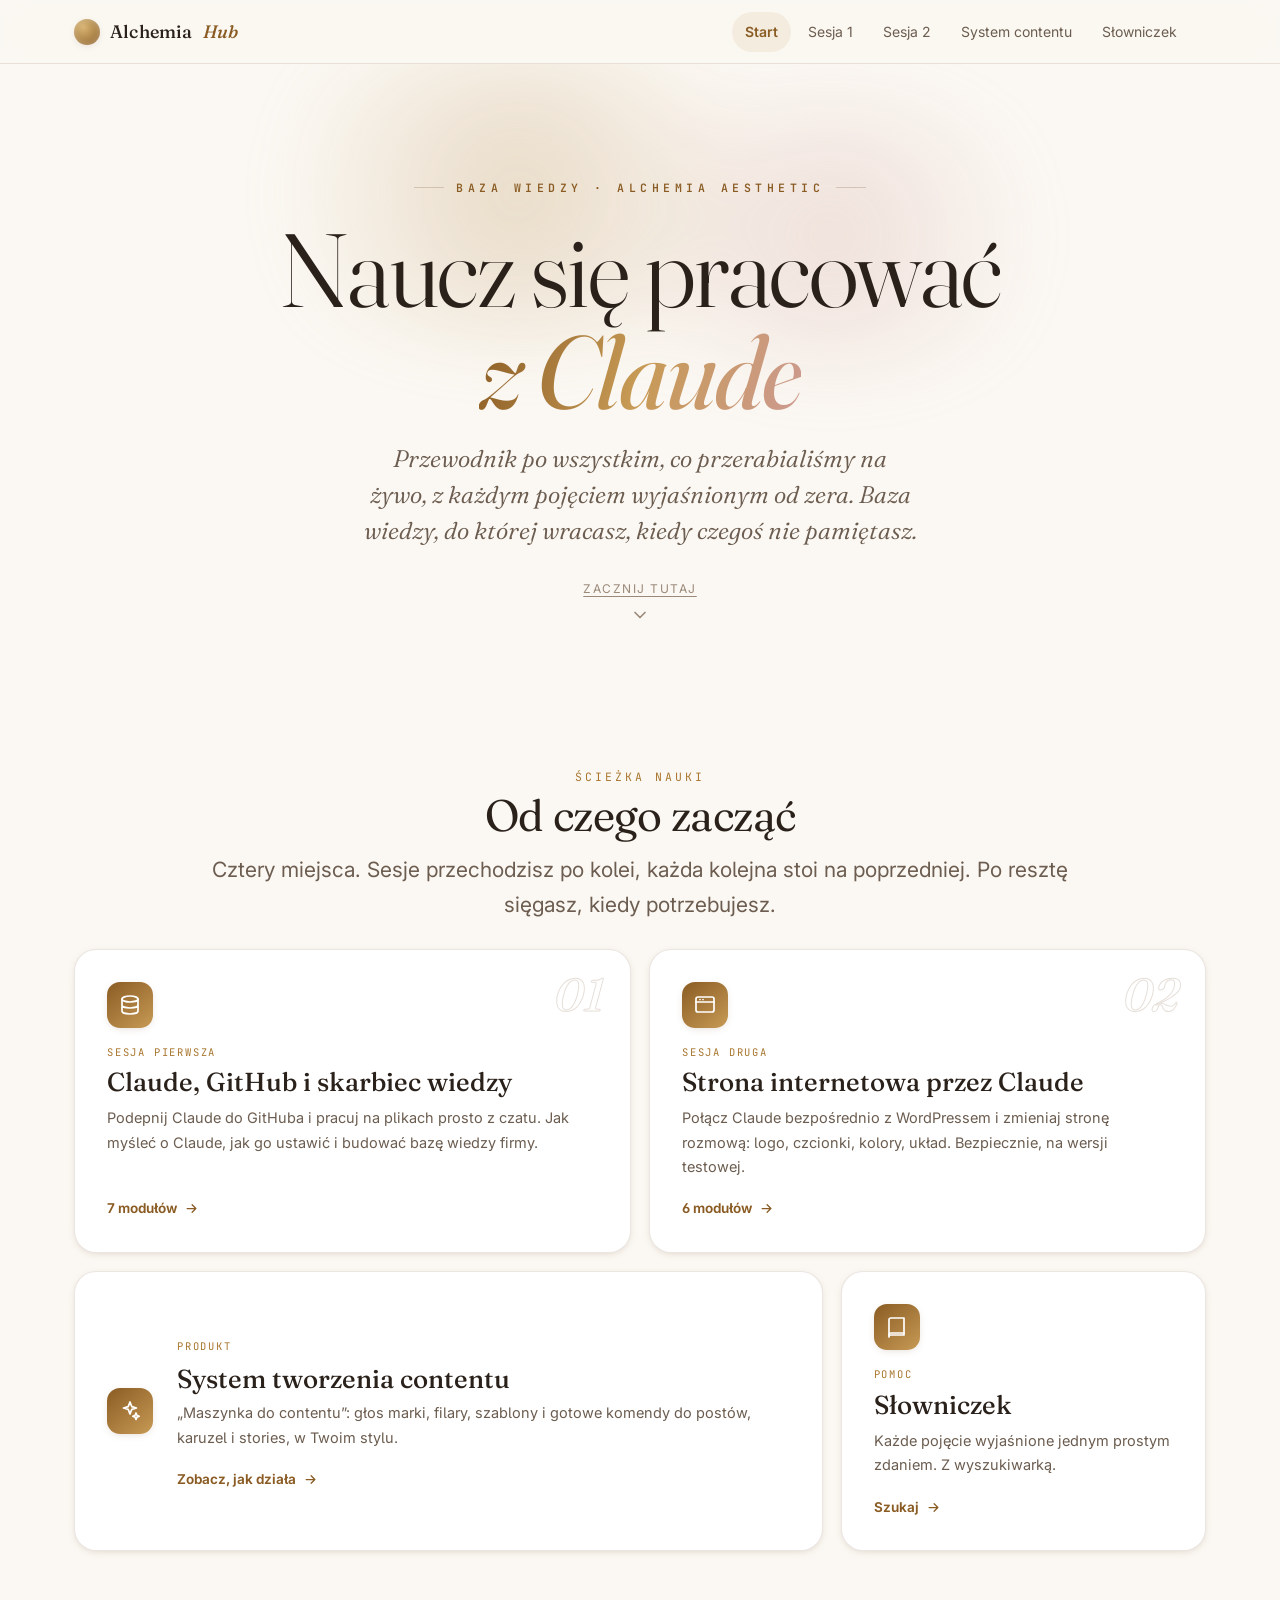
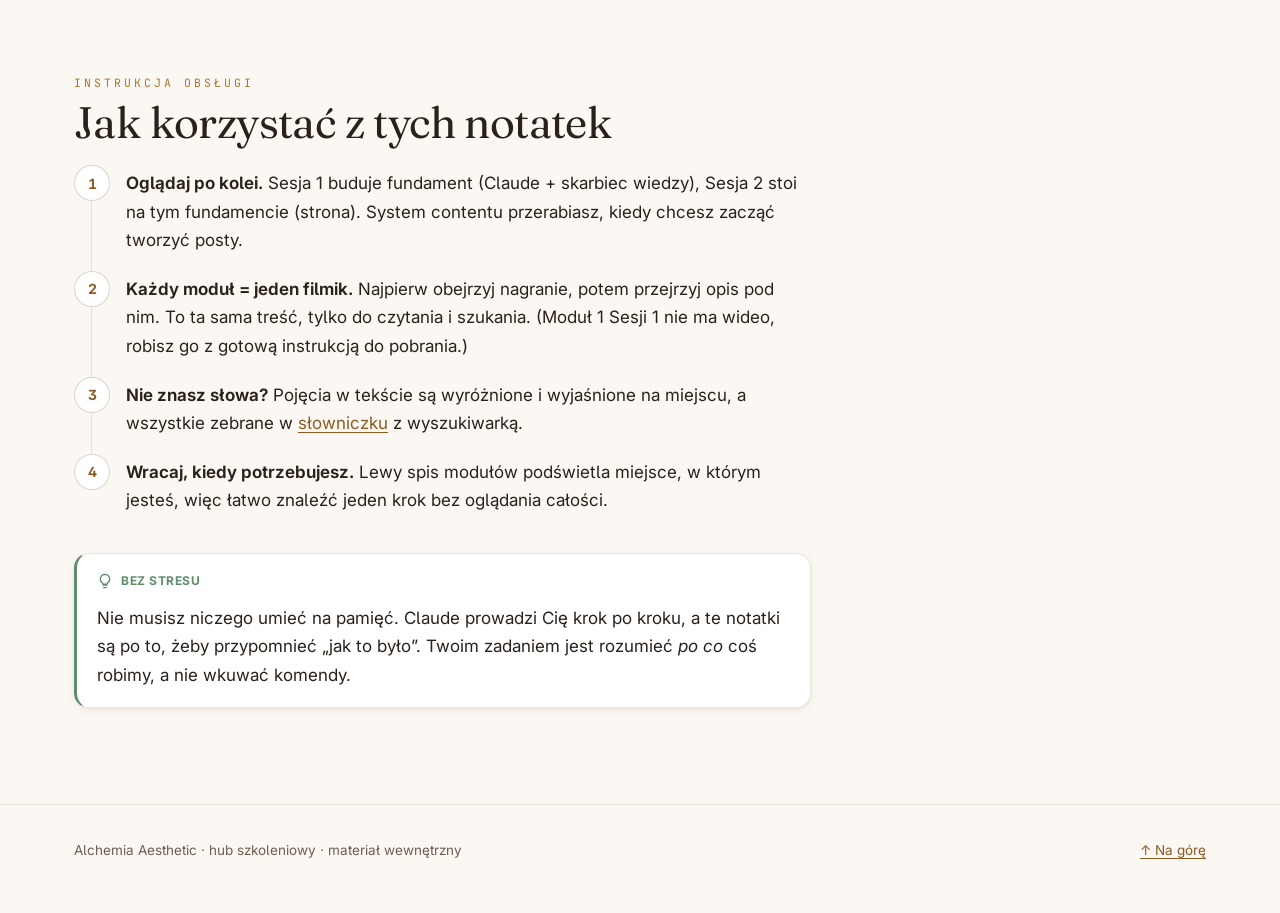
==== commit 93bd6665: "Hub: aktualizacja onboardingu (screeny/debug, dokladne sciezki), usuniecie wersji do czytania, wywal" ====
--- a/index.html
+++ b/index.html
@@ -4,8 +4,8 @@
 <meta charset="utf-8">
 <meta name="viewport" content="width=device-width, initial-scale=1">
 <title>Hub szkoleniowy · Alchemia Aesthetic × Claude</title>
-<meta name="description" content="Spokojny, piękny przewodnik po pracy z Claude: GitHub, strona WordPress i tworzenie contentu. Wszystkie pojęcia wyjaśnione od podstaw.">
-<meta name="color-scheme" content="light dark">
+<meta name="description" content="Przewodnik po pracy z Claude: GitHub, strona WordPress i tworzenie contentu. Wszystkie pojęcia wyjaśnione od podstaw.">
+<meta name="color-scheme" content="light">
 <link rel="preconnect" href="https://fonts.googleapis.com">
 <link rel="preconnect" href="https://fonts.gstatic.com" crossorigin>
 <link href="https://fonts.googleapis.com/css2?family=Fraunces:ital,opsz,wght@0,9..144,330..600;1,9..144,330..600&family=Inter:wght@400;500;600;700&family=JetBrains+Mono:wght@400;500&display=swap" rel="stylesheet">
@@ -26,10 +26,6 @@
       <a href="slowniczek.html">Słowniczek</a>
     </nav>
     <div class="nav-actions">
-      <button class="iconbtn theme-toggle" aria-label="Przełącz tryb jasny / ciemny" title="Tryb jasny / ciemny">
-        <svg class="moon" viewBox="0 0 24 24" fill="none" stroke="currentColor" stroke-width="2" stroke-linecap="round" stroke-linejoin="round"><path d="M21 12.8A9 9 0 1 1 11.2 3a7 7 0 0 0 9.8 9.8Z"/></svg>
-        <svg class="sun" viewBox="0 0 24 24" fill="none" stroke="currentColor" stroke-width="2" stroke-linecap="round" stroke-linejoin="round"><circle cx="12" cy="12" r="4"/><path d="M12 2v2M12 20v2M2 12h2M20 12h2M5 5l1.4 1.4M17.6 17.6 19 19M19 5l-1.4 1.4M6.4 17.6 5 19"/></svg>
-      </button>
       <button class="iconbtn menu-btn" aria-label="Menu" aria-expanded="false">
         <svg viewBox="0 0 24 24" fill="none" stroke="currentColor" stroke-width="2" stroke-linecap="round"><path d="M3 6h18M3 12h18M3 18h18"/></svg>
       </button>
@@ -43,7 +39,7 @@
     <div class="halo" aria-hidden="true"></div>
     <div class="eyebrow">Baza wiedzy · Alchemia Aesthetic</div>
     <h1>Naucz się pracować<br><em>z Claude</em></h1>
-    <p class="sub">Spokojny, poukładany przewodnik po tym, co przerabialiśmy na żywo, z każdym pojęciem wyjaśnionym od zera. Tak, żeby dało się tu wrócić w każdej chwili.</p>
+    <p class="sub">Przewodnik po wszystkim, co przerabialiśmy na żywo, z każdym pojęciem wyjaśnionym od zera. Baza wiedzy, do której wracasz, kiedy czegoś nie pamiętasz.</p>
     <a class="cue" href="#sciezka" aria-label="Przewiń do treści">
       Zacznij tutaj
       <svg viewBox="0 0 24 24" fill="none" stroke="currentColor" stroke-width="2" stroke-linecap="round" stroke-linejoin="round"><path d="M6 9l6 6 6-6"/></svg>
--- a/styles.css
+++ b/styles.css
@@ -1,6 +1,6 @@
 /* ============================================================
    Alchemia Aesthetic · Hub szkoleniowy
-   System designu (light + dark), editorial-luxe + course UX
+   System designu (light), editorial-luxe + course UX
    ============================================================ */
 
 /* ---------- tokens ---------- */
@@ -38,32 +38,6 @@
   --nav-h:64px;
 }
 
-html[data-theme="dark"]{
-  --bg:#181310;
-  --bg-tint:#211a14;
-  --surface:#221a14;
-  --surface-2:#2b2118;
-  --ink:#f3ebdf;
-  --ink-soft:#c6b6a4;
-  --ink-mute:#988877;
-  --accent:#e0bb83;        /* jaśniejsze złoto dla kontrastu na ciemnym */
-  --accent-deep:#ecca96;
-  --gold:#d9b675;
-  --gold-lum:#ecca96;
-  --rose:#e0a89f;
-  --line:rgba(231,212,182,.13);
-  --line-2:rgba(231,212,182,.24);
-  --ok:#86b890;
-  --warn:#e0986e;
-  --halo-a:rgba(201,168,124,.30);
-  --halo-b:rgba(205,154,145,.22);
-  --code-bg:#0f0c0a;
-  --code-ink:#ece1d2;
-  --shadow-sm:0 2px 10px -4px rgba(0,0,0,.6);
-  --shadow:0 22px 54px -28px rgba(0,0,0,.7);
-  --shadow-lg:0 50px 100px -50px rgba(0,0,0,.85);
-}
-
 *{box-sizing:border-box;margin:0;padding:0;}
 html{scroll-behavior:smooth;-webkit-text-size-adjust:100%;scroll-padding-top:calc(var(--nav-h) + 18px);}
 @media (prefers-reduced-motion:reduce){html{scroll-behavior:auto;}}
@@ -109,9 +83,6 @@
   color:var(--ink);display:grid;place-items:center;cursor:pointer;transition:transform .25s var(--spring),border-color .25s;flex:none;}
 .iconbtn:hover{transform:translateY(-1px);border-color:var(--accent);}
 .iconbtn svg{width:18px;height:18px;}
-.theme-toggle .sun{display:none;}
-html[data-theme="dark"] .theme-toggle .sun{display:block;}
-html[data-theme="dark"] .theme-toggle .moon{display:none;}
 .menu-btn{display:none;}
 .nav-actions{display:flex;align-items:center;gap:10px;}
 @media(max-width:760px){
